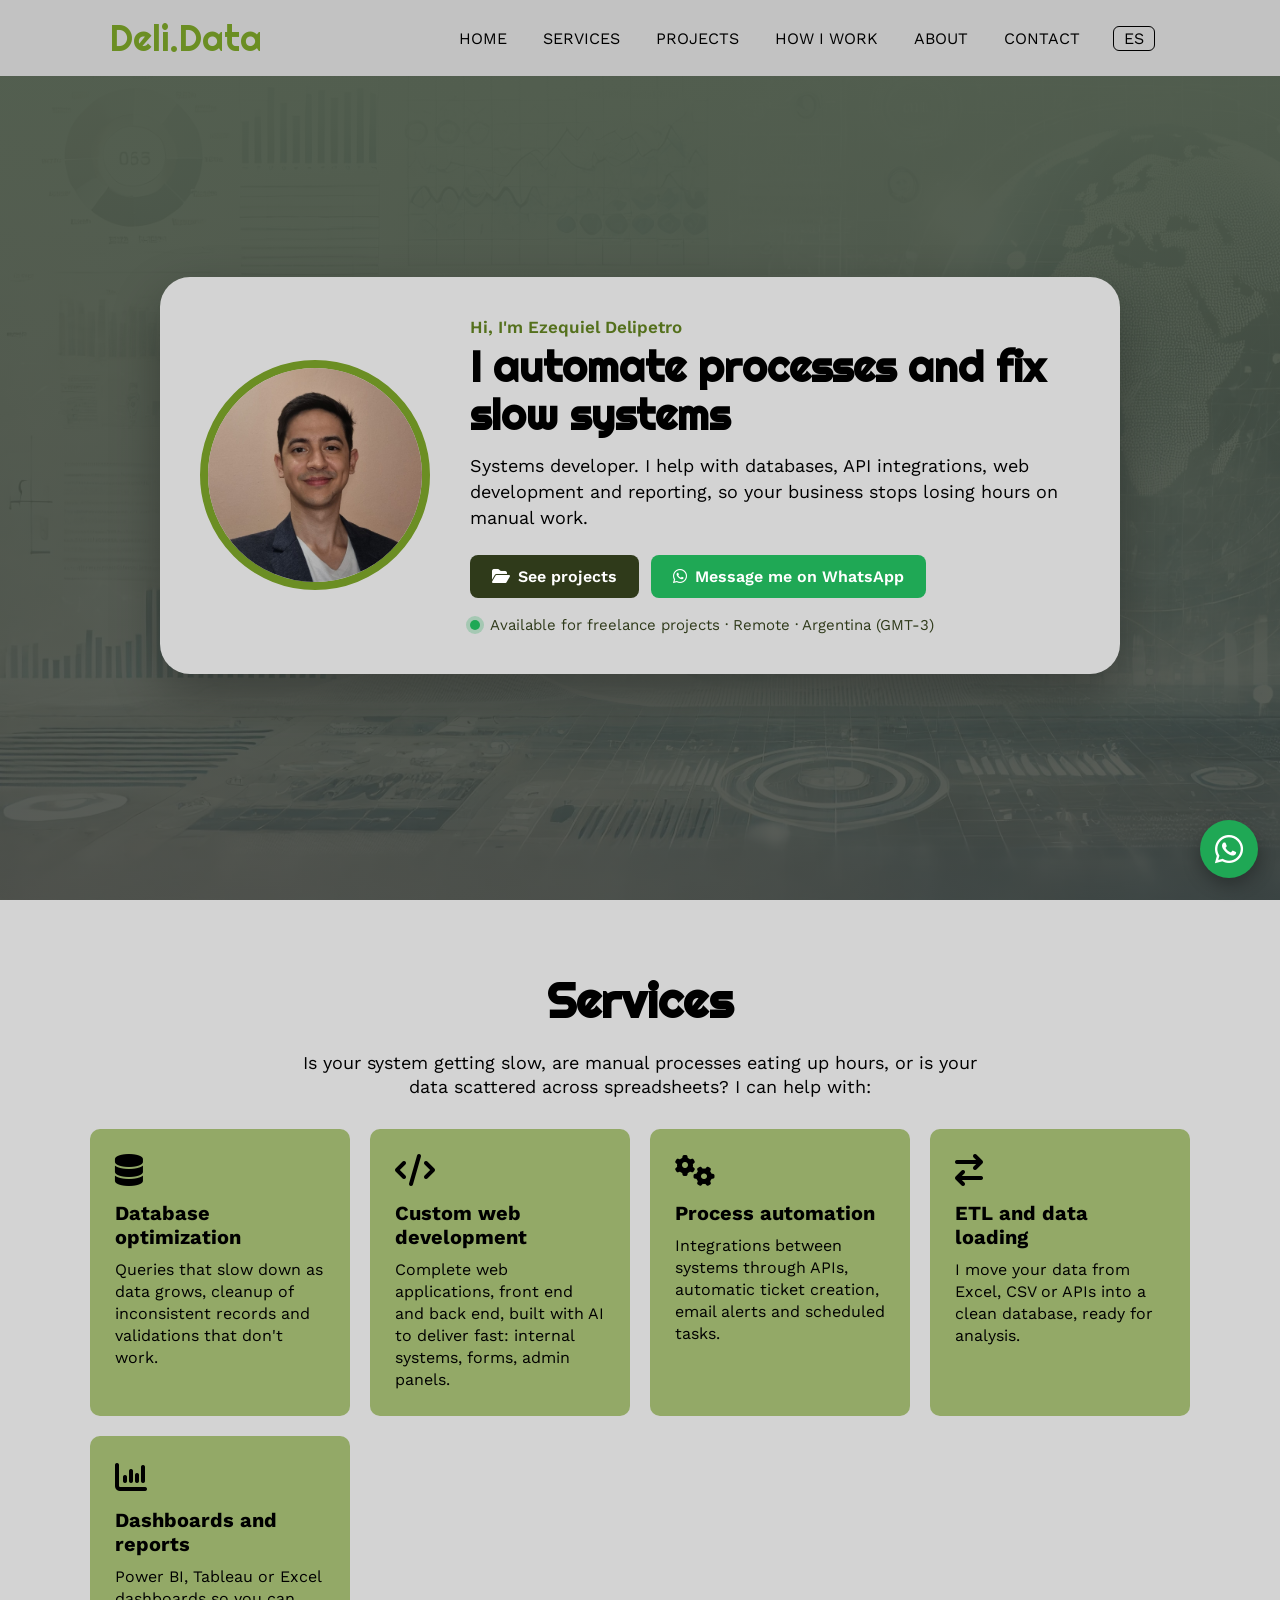
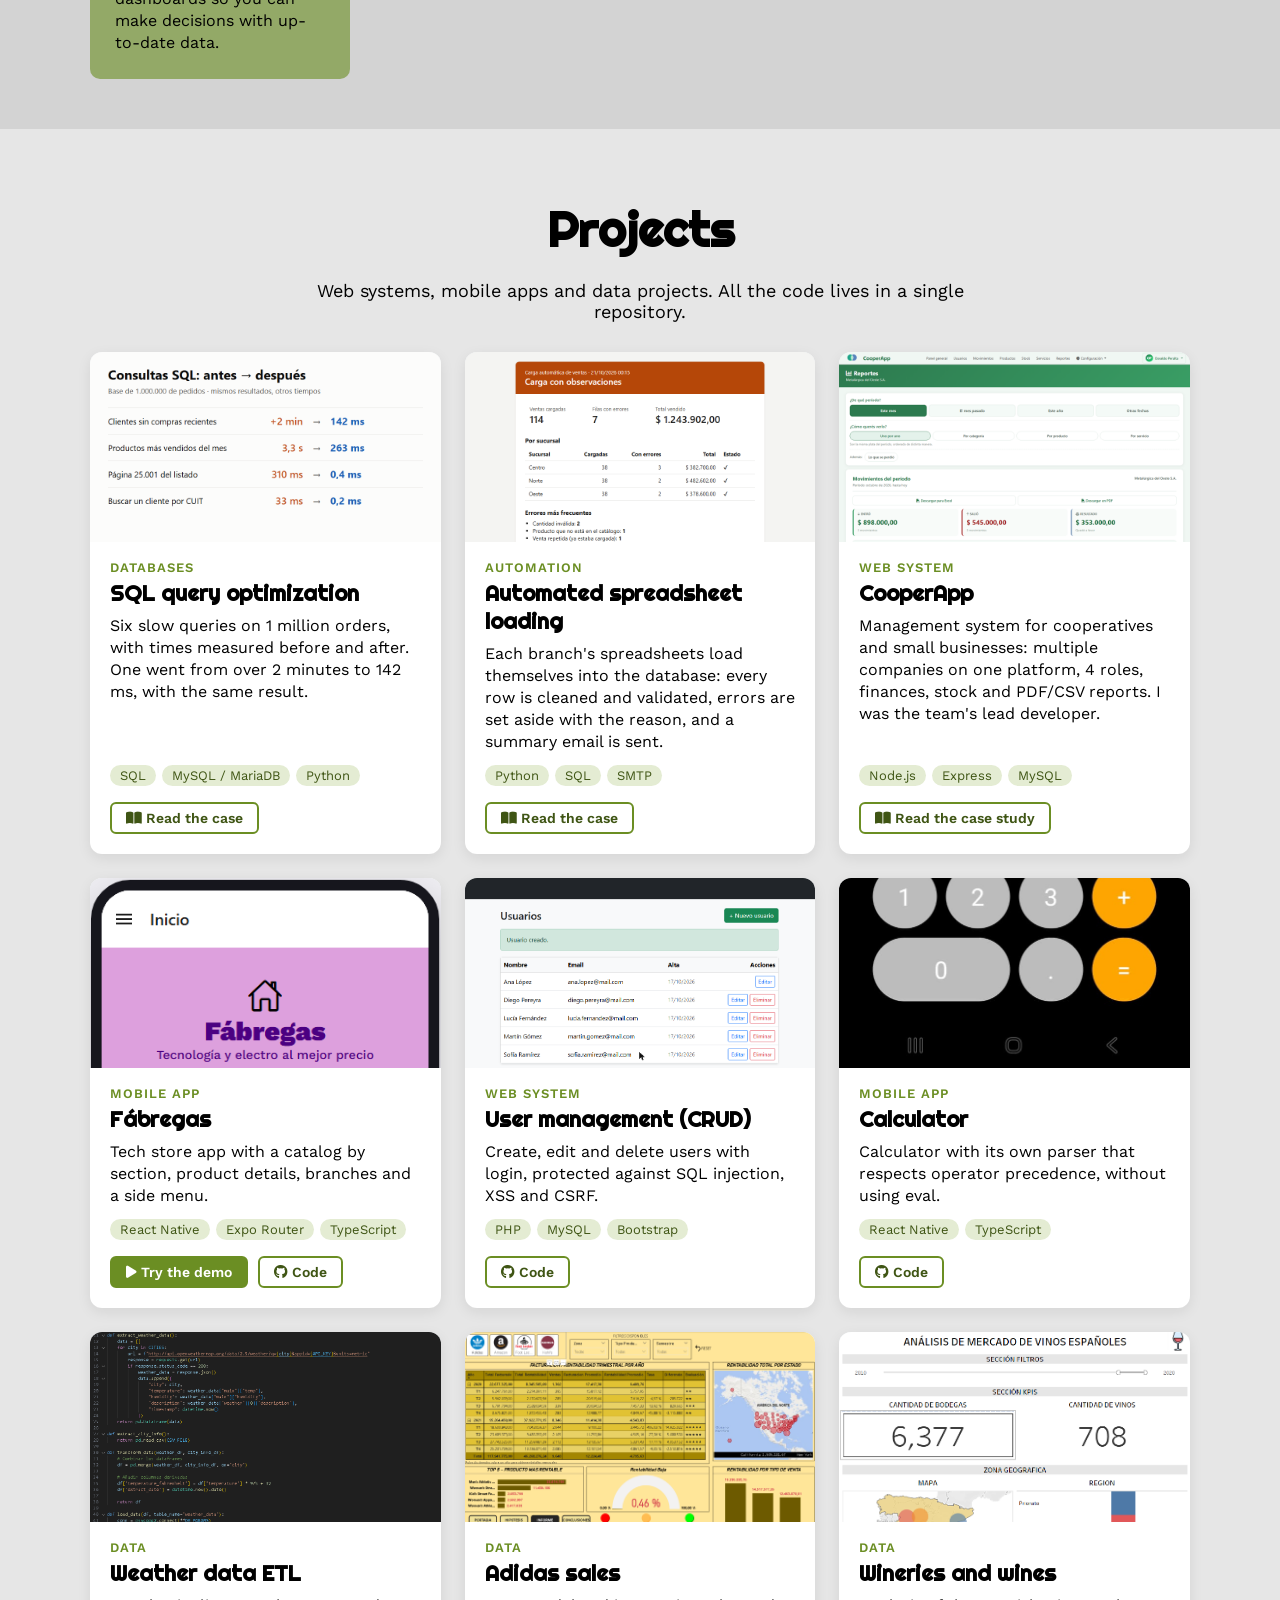
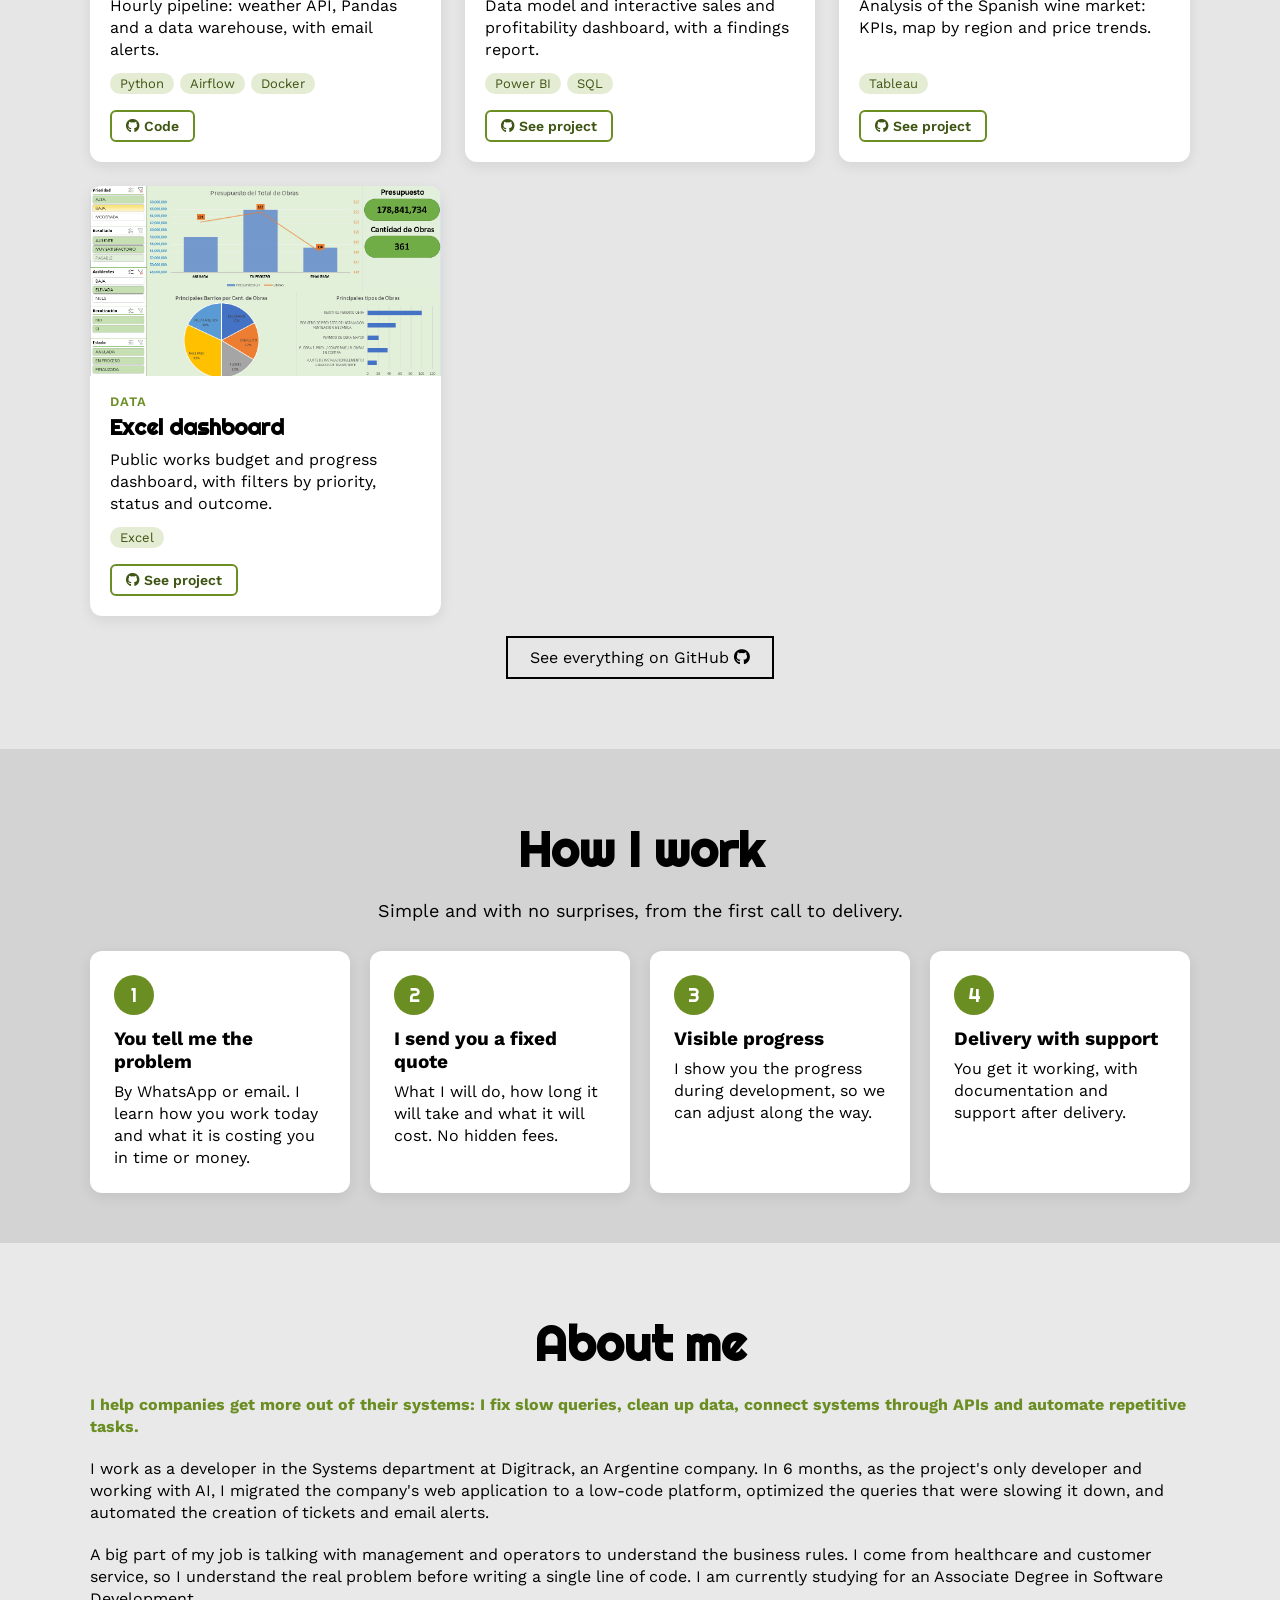
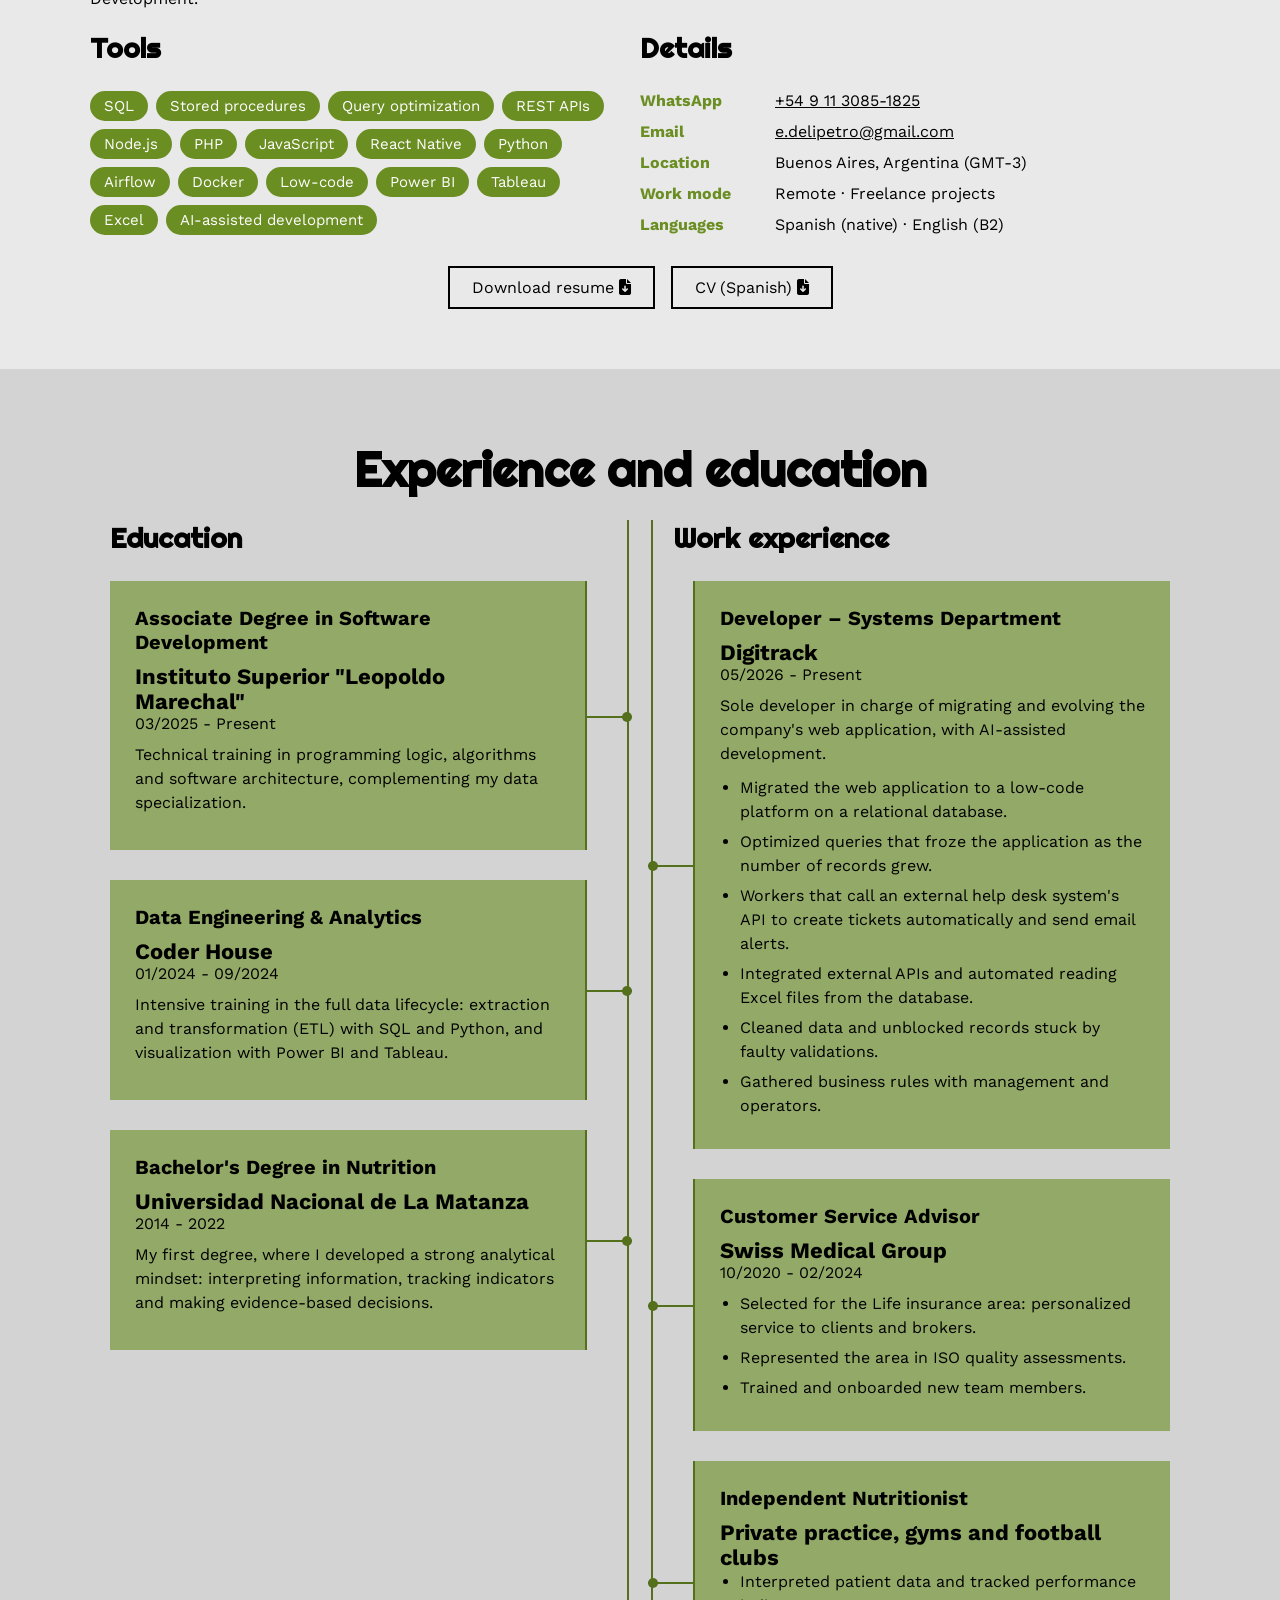
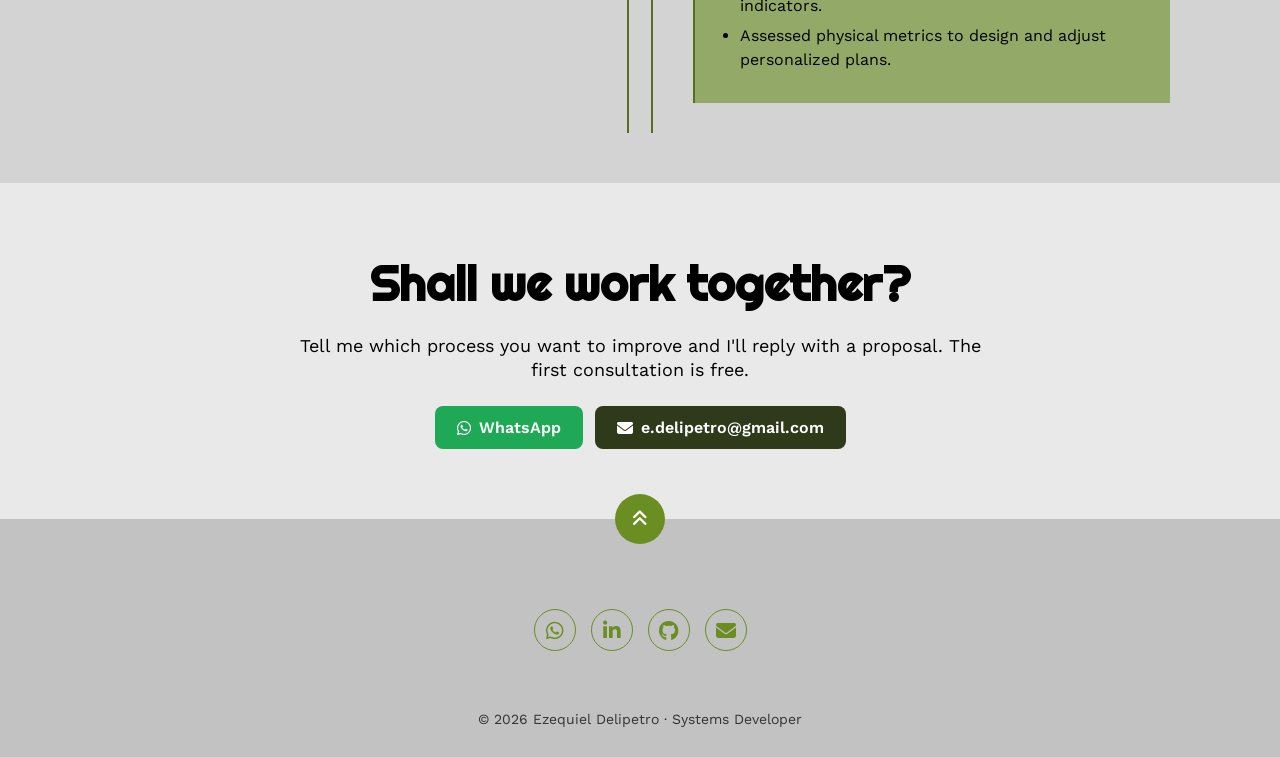
==== en.html @ ef4a200b "Versión en inglés de la web con selector ES/EN Co-Authored-By: Claude Opus 5.5 <noreply@anthropic.co" ====
<!DOCTYPE html>
<html lang="en">
<head>
    <meta charset="UTF-8">
    <meta http-equiv="X-UA-Compatible" content="IE=edge">
    <meta name="viewport" content="width=device-width, initial-scale=1.0">
    <title>Ezequiel Delipetro | Systems & Data Developer</title>
    <meta name="description" content="I automate processes and fix slow systems: databases, API integrations, web development and dashboards. Available for freelance projects, working remotely from Argentina.">
    <link rel="alternate" hreflang="es" href="https://ezedeli.github.io/Proyectos/">
    <link rel="alternate" hreflang="en" href="https://ezedeli.github.io/Proyectos/en.html">
    <!-- Preview when the link is shared on WhatsApp, LinkedIn, etc. -->
    <meta property="og:type" content="website">
    <meta property="og:url" content="https://ezedeli.github.io/Proyectos/en.html">
    <meta property="og:title" content="Ezequiel Delipetro | Systems & Data Developer">
    <meta property="og:description" content="I automate processes and fix slow systems: databases, APIs, web development and dashboards. Available for freelance projects.">
    <meta property="og:image" content="https://ezedeli.github.io/Proyectos/fotos/compartir.png">
    <meta property="og:image:width" content="1200">
    <meta property="og:image:height" content="630">
    <meta property="og:locale" content="en_US">
    <meta name="twitter:card" content="summary_large_image">
    <link rel="icon" href="fotos/Perfil.jpg">
    <link rel="stylesheet" href="https://cdnjs.cloudflare.com/ajax/libs/font-awesome/6.1.2/css/all.min.css" integrity="sha512-1sCRPdkRXhBV2PBLUdRb4tMg1w2YPf37qatUFeS7zlBy7jJI8Lf4VHwWfZZfpXtYSLy85pkm9GaYVYMfw5BC1A==" crossorigin="anonymous" referrerpolicy="no-referrer" />
    <link rel="stylesheet" href="estilo.css">
</head>
<body>
    <!-- HEADER MENU -->
    <div class="contenedor-header">
        <header>
            <div class="logo">
                <a href="#">Deli.Data</a>
            </div>
            <nav id="nav">
                <ul>
                    <li><a href="#inicio" onclick="seleccionar()">HOME</a></li>
                    <li><a href="#servicios" onclick="seleccionar()">SERVICES</a></li>
                    <li><a href="#portfolio" onclick="seleccionar()">PROJECTS</a></li>
                    <li><a href="#como-trabajo" onclick="seleccionar()">HOW I WORK</a></li>
                    <li><a href="#sobremi" onclick="seleccionar()">ABOUT</a></li>
                    <li><a href="#contacto" onclick="seleccionar()">CONTACT</a></li>
                    <li><a href="index.html" class="idioma" lang="es" title="Ver en español">ES</a></li>
                </ul>
            </nav>
            <div class="nav-responsive" onclick="mostrarOcultarMenu()">
                <i class="fa-solid fa-bars"></i>
            </div>
        </header>
    </div>

    <!-- HOME -->
    <section id="inicio" class="inicio">
        <div class="contenido-banner">
            <div class="contenedor-img">
                <img src="fotos/Perfil.jpg" alt="Photo of Ezequiel Delipetro">
            </div>
            <div class="texto-banner">
                <p class="saludo">Hi, I'm Ezequiel Delipetro</p>
                <h1>I automate processes and fix slow systems</h1>
                <p class="bajada">Systems developer. I help with databases, API integrations, web development and reporting, so your business stops losing hours on manual work.</p>
                <div class="botones-banner">
                    <a class="boton-principal" href="#portfolio"><i class="fa-solid fa-folder-open"></i> See projects</a>
                    <a class="boton-whatsapp" href="https://wa.me/5491130851825?text=Hi%20Ezequiel%2C%20I%20saw%20your%20website%20and%20I%27d%20like%20to%20ask%20about%20a%20project" target="_blank" rel="noopener"><i class="fa-brands fa-whatsapp"></i> Message me on WhatsApp</a>
                </div>
                <p class="disponible"><span class="punto"></span> Available for freelance projects · Remote · Argentina (GMT-3)</p>
            </div>
        </div>
    </section>

    <!-- SERVICES -->
    <section id="servicios" class="servicios">
        <div class="contenido-seccion">
            <h2>Services</h2>
            <p class="intro">Is your system getting slow, are manual processes eating up hours, or is your data scattered across spreadsheets? I can help with:</p>
            <div class="galeria-servicios">
                <div class="servicio">
                    <i class="fa-solid fa-database"></i>
                    <h3>Database optimization</h3>
                    <p>Queries that slow down as data grows, cleanup of inconsistent records and validations that don't work.</p>
                </div>
                <div class="servicio">
                    <i class="fa-solid fa-code"></i>
                    <h3>Custom web development</h3>
                    <p>Complete web applications, front end and back end, built with AI to deliver fast: internal systems, forms, admin panels.</p>
                </div>
                <div class="servicio">
                    <i class="fa-solid fa-gears"></i>
                    <h3>Process automation</h3>
                    <p>Integrations between systems through APIs, automatic ticket creation, email alerts and scheduled tasks.</p>
                </div>
                <div class="servicio">
                    <i class="fa-solid fa-arrow-right-arrow-left"></i>
                    <h3>ETL and data loading</h3>
                    <p>I move your data from Excel, CSV or APIs into a clean database, ready for analysis.</p>
                </div>
                <div class="servicio">
                    <i class="fa-solid fa-chart-column"></i>
                    <h3>Dashboards and reports</h3>
                    <p>Power BI, Tableau or Excel dashboards so you can make decisions with up-to-date data.</p>
                </div>
            </div>
        </div>
    </section>

    <!-- PROJECTS -->
    <section id="portfolio" class="portfolio">
        <div class="contenido-seccion">
            <h2>Projects</h2>
            <p class="intro-portfolio">Web systems, mobile apps and data projects. All the code lives in a single repository.</p>
            <div class="grilla-proyectos">
                <article class="tarjeta-proyecto">
                    <div class="imagen-proyecto"><img src="fotos/proyectos/optimizacion-sql.png" alt="SQL query optimization: times before and after" loading="lazy"></div>
                    <div class="cuerpo-proyecto">
                        <span class="categoria">Databases</span>
                        <h3>SQL query optimization</h3>
                        <p>Six slow queries on 1 million orders, with times measured before and after. One went from over 2 minutes to 142 ms, with the same result.</p>
                        <ul class="tecnologias"><li>SQL</li><li>MySQL / MariaDB</li><li>Python</li></ul>
                        <div class="acciones"><a class="btn-proyecto" href="https://github.com/EzeDeli/portfolio/blob/main/datos/optimizacion-sql/README.en.md" target="_blank" rel="noopener"><i class="fa-solid fa-book-open"></i> Read the case</a></div>
                    </div>
                </article>
                <article class="tarjeta-proyecto">
                    <div class="imagen-proyecto"><img src="fotos/proyectos/carga-excel.png" alt="Summary email of the automated load" loading="lazy"></div>
                    <div class="cuerpo-proyecto">
                        <span class="categoria">Automation</span>
                        <h3>Automated spreadsheet loading</h3>
                        <p>Each branch's spreadsheets load themselves into the database: every row is cleaned and validated, errors are set aside with the reason, and a summary email is sent.</p>
                        <ul class="tecnologias"><li>Python</li><li>SQL</li><li>SMTP</li></ul>
                        <div class="acciones"><a class="btn-proyecto" href="https://github.com/EzeDeli/portfolio/blob/main/automatizacion/carga-excel/README.en.md" target="_blank" rel="noopener"><i class="fa-solid fa-book-open"></i> Read the case</a></div>
                    </div>
                </article>
                <article class="tarjeta-proyecto">
                    <div class="imagen-proyecto"><img src="fotos/proyectos/cooperapp.png" alt="CooperApp" loading="lazy"></div>
                    <div class="cuerpo-proyecto">
                        <span class="categoria">Web system</span>
                        <h3>CooperApp</h3>
                        <p>Management system for cooperatives and small businesses: multiple companies on one platform, 4 roles, finances, stock and PDF/CSV reports. I was the team's lead developer.</p>
                        <ul class="tecnologias"><li>Node.js</li><li>Express</li><li>MySQL</li></ul>
                        <div class="acciones"><a class="btn-proyecto" href="https://github.com/EzeDeli/portfolio/blob/main/cooperapp/README.en.md" target="_blank" rel="noopener"><i class="fa-solid fa-book-open"></i> Read the case study</a></div>
                    </div>
                </article>
                <article class="tarjeta-proyecto">
                    <div class="imagen-proyecto"><img src="fotos/proyectos/fabregas.png" alt="Fábregas" loading="lazy"></div>
                    <div class="cuerpo-proyecto">
                        <span class="categoria">Mobile app</span>
                        <h3>Fábregas</h3>
                        <p>Tech store app with a catalog by section, product details, branches and a side menu.</p>
                        <ul class="tecnologias"><li>React Native</li><li>Expo Router</li><li>TypeScript</li></ul>
                        <div class="acciones"><a class="btn-proyecto principal" href="demo/fabregas/"><i class="fa-solid fa-play"></i> Try the demo</a><a class="btn-proyecto" href="https://github.com/EzeDeli/portfolio/tree/main/mobile/fabregas" target="_blank" rel="noopener"><i class="fa-brands fa-github"></i> Code</a></div>
                    </div>
                </article>
                <article class="tarjeta-proyecto">
                    <div class="imagen-proyecto"><img src="fotos/proyectos/abm-php.png" alt="User management" loading="lazy"></div>
                    <div class="cuerpo-proyecto">
                        <span class="categoria">Web system</span>
                        <h3>User management (CRUD)</h3>
                        <p>Create, edit and delete users with login, protected against SQL injection, XSS and CSRF.</p>
                        <ul class="tecnologias"><li>PHP</li><li>MySQL</li><li>Bootstrap</li></ul>
                        <div class="acciones"><a class="btn-proyecto" href="https://github.com/EzeDeli/portfolio/tree/main/web/abm-usuarios-php" target="_blank" rel="noopener"><i class="fa-brands fa-github"></i> Code</a></div>
                    </div>
                </article>
                <article class="tarjeta-proyecto">
                    <div class="imagen-proyecto"><img src="fotos/proyectos/calculadora.jpeg" alt="Calculator" loading="lazy" style="object-position: bottom;"></div>
                    <div class="cuerpo-proyecto">
                        <span class="categoria">Mobile app</span>
                        <h3>Calculator</h3>
                        <p>Calculator with its own parser that respects operator precedence, without using eval.</p>
                        <ul class="tecnologias"><li>React Native</li><li>TypeScript</li></ul>
                        <div class="acciones"><a class="btn-proyecto" href="https://github.com/EzeDeli/portfolio/tree/main/mobile/calculadora" target="_blank" rel="noopener"><i class="fa-brands fa-github"></i> Code</a></div>
                    </div>
                </article>
                <article class="tarjeta-proyecto">
                    <div class="imagen-proyecto"><img src="fotos/proyectos/etl.png" alt="Weather data ETL" loading="lazy"></div>
                    <div class="cuerpo-proyecto">
                        <span class="categoria">Data</span>
                        <h3>Weather data ETL</h3>
                        <p>Hourly pipeline: weather API, Pandas and a data warehouse, with email alerts.</p>
                        <ul class="tecnologias"><li>Python</li><li>Airflow</li><li>Docker</li></ul>
                        <div class="acciones"><a class="btn-proyecto" href="https://github.com/EzeDeli/portfolio/tree/main/datos/etl-clima" target="_blank" rel="noopener"><i class="fa-brands fa-github"></i> Code</a></div>
                    </div>
                </article>
                <article class="tarjeta-proyecto">
                    <div class="imagen-proyecto"><img src="fotos/proyectos/powerbi.png" alt="Adidas sales" loading="lazy"></div>
                    <div class="cuerpo-proyecto">
                        <span class="categoria">Data</span>
                        <h3>Adidas sales</h3>
                        <p>Data model and interactive sales and profitability dashboard, with a findings report.</p>
                        <ul class="tecnologias"><li>Power BI</li><li>SQL</li></ul>
                        <div class="acciones"><a class="btn-proyecto" href="https://github.com/EzeDeli/portfolio/tree/main/datos/powerbi-adidas" target="_blank" rel="noopener"><i class="fa-brands fa-github"></i> See project</a></div>
                    </div>
                </article>
                <article class="tarjeta-proyecto">
                    <div class="imagen-proyecto"><img src="fotos/proyectos/tableau.png" alt="Wineries and wines" loading="lazy"></div>
                    <div class="cuerpo-proyecto">
                        <span class="categoria">Data</span>
                        <h3>Wineries and wines</h3>
                        <p>Analysis of the Spanish wine market: KPIs, map by region and price trends.</p>
                        <ul class="tecnologias"><li>Tableau</li></ul>
                        <div class="acciones"><a class="btn-proyecto" href="https://github.com/EzeDeli/portfolio/tree/main/datos/tableau-vinos" target="_blank" rel="noopener"><i class="fa-brands fa-github"></i> See project</a></div>
                    </div>
                </article>
                <article class="tarjeta-proyecto">
                    <div class="imagen-proyecto"><img src="fotos/proyectos/excel.png" alt="Excel dashboard" loading="lazy"></div>
                    <div class="cuerpo-proyecto">
                        <span class="categoria">Data</span>
                        <h3>Excel dashboard</h3>
                        <p>Public works budget and progress dashboard, with filters by priority, status and outcome.</p>
                        <ul class="tecnologias"><li>Excel</li></ul>
                        <div class="acciones"><a class="btn-proyecto" href="https://github.com/EzeDeli/portfolio/tree/main/datos/excel-dashboard" target="_blank" rel="noopener"><i class="fa-brands fa-github"></i> See project</a></div>
                    </div>
                </article>
            </div>
            <a href="https://github.com/EzeDeli/portfolio/blob/main/README.en.md" target="_blank" rel="noopener" style="text-decoration: none;">
                <button>
                    See everything on GitHub <i class="fa-brands fa-github"></i>
                    <span class="overlay"></span>
                </button>
            </a>
        </div>
    </section>

    <!-- HOW I WORK -->
    <section id="como-trabajo" class="como-trabajo">
        <div class="contenido-seccion">
            <h2>How I work</h2>
            <p class="intro">Simple and with no surprises, from the first call to delivery.</p>
            <div class="pasos">
                <div class="paso">
                    <span class="numero">1</span>
                    <h3>You tell me the problem</h3>
                    <p>By WhatsApp or email. I learn how you work today and what it is costing you in time or money.</p>
                </div>
                <div class="paso">
                    <span class="numero">2</span>
                    <h3>I send you a fixed quote</h3>
                    <p>What I will do, how long it will take and what it will cost. No hidden fees.</p>
                </div>
                <div class="paso">
                    <span class="numero">3</span>
                    <h3>Visible progress</h3>
                    <p>I show you the progress during development, so we can adjust along the way.</p>
                </div>
                <div class="paso">
                    <span class="numero">4</span>
                    <h3>Delivery with support</h3>
                    <p>You get it working, with documentation and support after delivery.</p>
                </div>
            </div>
        </div>
    </section>

    <!-- ABOUT -->
    <section id="sobremi" class="sobremi">
        <div class="contenido-seccion">
            <h2>About me</h2>
            <p><span>I help companies get more out of their systems: I fix slow queries, clean up data, connect systems through APIs and automate repetitive tasks.</span></p>
            <p>I work as a developer in the Systems department at Digitrack, an Argentine company. In 6 months, as the project's only developer and working with AI, I migrated the company's web application to a low-code platform, optimized the queries that were slowing it down, and automated the creation of tickets and email alerts.</p>
            <p>A big part of my job is talking with management and operators to understand the business rules. I come from healthcare and customer service, so I understand the real problem before writing a single line of code. I am currently studying for an Associate Degree in Software Development.</p>

            <div class="fila">
                <div class="col">
                    <h3>Tools</h3>
                    <ul class="etiquetas">
                        <li>SQL</li><li>Stored procedures</li><li>Query optimization</li>
                        <li>REST APIs</li><li>Node.js</li><li>PHP</li><li>JavaScript</li><li>React Native</li>
                        <li>Python</li><li>Airflow</li><li>Docker</li><li>Low-code</li>
                        <li>Power BI</li><li>Tableau</li><li>Excel</li><li>AI-assisted development</li>
                    </ul>
                </div>
                <div class="col">
                    <h3>Details</h3>
                    <ul class="datos">
                        <li><strong>WhatsApp</strong> <a href="https://wa.me/5491130851825?text=Hi%20Ezequiel%2C%20I%20saw%20your%20website%20and%20I%27d%20like%20to%20ask%20about%20a%20project" target="_blank" rel="noopener">+54 9 11 3085-1825</a></li>
                        <li><strong>Email</strong> <a href="mailto:e.delipetro@gmail.com">e.delipetro@gmail.com</a></li>
                        <li><strong>Location</strong> Buenos Aires, Argentina (GMT-3)</li>
                        <li><strong>Work mode</strong> Remote · Freelance projects</li>
                        <li><strong>Languages</strong> Spanish (native) · English (B2)</li>
                    </ul>
                </div>
            </div>
            <div class="botones-cv">
                <a href="cv/Resume-Ezequiel-Delipetro-EN.pdf" download><button>Download resume <i class="fa-solid fa-file-arrow-down"></i><span class="overlay"></span></button></a>
                <a href="cv/CV-Ezequiel-Delipetro.pdf" download><button>CV (Spanish) <i class="fa-solid fa-file-arrow-down"></i><span class="overlay"></span></button></a>
            </div>
        </div>
    </section>

    <!-- EXPERIENCE AND EDUCATION -->
    <section id="curriculum" class="curriculum">
        <div class="contenido-seccion">
            <h2>Experience and education</h2>
            <div class="fila">
                <div class="col izquierda">
                    <h3>Education</h3>
                    <div class="item izq">
                        <h4>Associate Degree in Software Development</h4>
                        <span class="casa">Instituto Superior "Leopoldo Marechal"</span>
                        <span class="fecha">03/2025 - Present</span>
                        <p>Technical training in programming logic, algorithms and software architecture, complementing my data specialization.</p>
                        <div class="conectori">
                            <div class="circuloi"></div>
                        </div>
                    </div>
                    <div class="item izq">
                        <h4>Data Engineering & Analytics</h4>
                        <span class="casa">Coder House</span>
                        <span class="fecha">01/2024 - 09/2024</span>
                        <p>Intensive training in the full data lifecycle: extraction and transformation (ETL) with SQL and Python, and visualization with Power BI and Tableau.</p>
                        <div class="conectori">
                            <div class="circuloi"></div>
                        </div>
                    </div>
                    <div class="item izq">
                        <h4>Bachelor's Degree in Nutrition</h4>
                        <span class="casa">Universidad Nacional de La Matanza</span>
                        <span class="fecha">2014 - 2022</span>
                        <p>My first degree, where I developed a strong analytical mindset: interpreting information, tracking indicators and making evidence-based decisions.</p>
                        <div class="conectori">
                            <div class="circuloi"></div>
                        </div>
                    </div>
                </div>

                <div class="col derecha">
                    <h3>Work experience</h3>
                    <div class="item der">
                        <h4>Developer – Systems Department</h4>
                        <span class="casa">Digitrack</span>
                        <span class="fecha">05/2026 - Present</span>
                        <p>Sole developer in charge of migrating and evolving the company's web application, with AI-assisted development.</p>
                        <ul>
                            <li>Migrated the web application to a low-code platform on a relational database.</li>
                            <li>Optimized queries that froze the application as the number of records grew.</li>
                            <li>Workers that call an external help desk system's API to create tickets automatically and send email alerts.</li>
                            <li>Integrated external APIs and automated reading Excel files from the database.</li>
                            <li>Cleaned data and unblocked records stuck by faulty validations.</li>
                            <li>Gathered business rules with management and operators.</li>
                        </ul>
                        <div class="conectord">
                            <div class="circulod"></div>
                        </div>
                    </div>
                    <div class="item der">
                        <h4>Customer Service Advisor</h4>
                        <span class="casa">Swiss Medical Group</span>
                        <span class="fecha">10/2020 - 02/2024</span>
                        <ul>
                            <li>Selected for the Life insurance area: personalized service to clients and brokers.</li>
                            <li>Represented the area in ISO quality assessments.</li>
                            <li>Trained and onboarded new team members.</li>
                        </ul>
                        <div class="conectord">
                            <div class="circulod"></div>
                        </div>
                    </div>
                    <div class="item der">
                        <h4>Independent Nutritionist</h4>
                        <span class="casa">Private practice, gyms and football clubs</span>
                        <ul>
                            <li>Interpreted patient data and tracked performance indicators.</li>
                            <li>Assessed physical metrics to design and adjust personalized plans.</li>
                        </ul>
                        <div class="conectord">
                            <div class="circulod"></div>
                        </div>
                    </div>
                </div>
            </div>
        </div>
    </section>

    <!-- CONTACT -->
    <section id="contacto" class="contacto-simple">
        <div class="contenido-seccion">
            <h2>Shall we work together?</h2>
            <p>Tell me which process you want to improve and I'll reply with a proposal. The first consultation is free.</p>
            <div class="botones-contacto">
                <a class="boton-whatsapp" href="https://wa.me/5491130851825?text=Hi%20Ezequiel%2C%20I%20saw%20your%20website%20and%20I%27d%20like%20to%20ask%20about%20a%20project" target="_blank" rel="noopener"><i class="fa-brands fa-whatsapp"></i> WhatsApp</a>
                <a class="boton-principal" href="mailto:e.delipetro@gmail.com?subject=Project%20inquiry"><i class="fa-solid fa-envelope"></i> e.delipetro@gmail.com</a>
            </div>
        </div>
    </section>

    <!-- footer -->
    <footer>
        <a href="#inicio" class="arriba" aria-label="Back to top">
            <i class="fa-solid fa-angles-up"></i>
        </a>
        <div class="redes">
            <a href="https://wa.me/5491130851825?text=Hi%20Ezequiel%2C%20I%20saw%20your%20website%20and%20I%27d%20like%20to%20ask%20about%20a%20project" target="_blank" rel="noopener" aria-label="WhatsApp"><i class="fa-brands fa-whatsapp"></i></a>
            <a href="https://www.linkedin.com/in/ezedelipetro/" aria-label="LinkedIn"><i class="fa-brands fa-linkedin-in"></i></a>
            <a href="https://github.com/EzeDeli/portfolio/blob/main/README.en.md" aria-label="GitHub"><i class="fa-brands fa-github"></i></a>
            <a href="mailto:e.delipetro@gmail.com" aria-label="Email"><i class="fa-solid fa-envelope"></i></a>
        </div>
        <p class="pie-texto">© 2026 Ezequiel Delipetro · Systems Developer</p>
    </footer>

    <!-- Floating WhatsApp button, always visible -->
    <a class="whatsapp-flotante" href="https://wa.me/5491130851825?text=Hi%20Ezequiel%2C%20I%20saw%20your%20website%20and%20I%27d%20like%20to%20ask%20about%20a%20project" target="_blank" rel="noopener" aria-label="Message me on WhatsApp">
        <i class="fa-brands fa-whatsapp"></i>
    </a>

    <script src="script.js"></script>
</body>
</html>
---- estilo.css ----
@import url('https://fonts.googleapis.com/css2?family=Righteous&family=Work+Sans:wght@100;300;400;600;800&display=swap');
*{
    box-sizing: border-box;
    font-family: 'Work Sans';
    margin: 0;
    padding: 0;
}
html{
    /* me permite deslizar cuando hago clic en los links del menu */
    scroll-behavior: smooth;
}
/* MENU */
.contenedor-header{
    background: #c2c2c2;
    position: fixed;
    width: 100%;
    top: 0;
    left: 0;
    z-index: 99;
}
.contenedor-header header{
    max-width: 1100px;
    margin: auto;
    display: flex;
    justify-content: space-between;
    align-items: center;
    padding: 15px 20px;
}
.contenedor-header header .logo a{
    font-family: 'Righteous';
    font-size: 36px;
    color: #6B8E23;
    text-decoration: none;
}
.contenedor-header header ul{
    display: flex;
    list-style: none;
}
.contenedor-header header nav ul li a{
    text-align: none;
    color: #000000;
    margin: 0 15px;
    padding: 3px;
    transition: .5s;
    text-decoration: none;
}
.contenedor-header header nav ul li a:hover{
    color: #000000;
}
.nav-responsive{
    background-color: #D3D3D3;
    color:#000000;
    padding: 5px 10px;
    border-radius: 5px;
    cursor: pointer;
    display: none;
}
/* SECCION I N I C I O */
.inicio{
    background: linear-gradient(to top, rgba(48, 51, 46, 0.8), rgb(82, 95, 79)),
    url(fotos/Fondo.webp);
    background-size: cover;
    min-height: 100vh;
    color: #000000;
    display: flex;
    align-items: center;
    padding: 110px 20px 60px 20px;
}
.inicio .contenido-banner{
    display: flex;
    align-items: center;
    gap: 40px;
    padding: 40px;
    background-color: #D3D3D3;
    max-width: 960px;
    margin: auto;
    border-radius: 30px;
    box-shadow: 0 20px 50px rgba(0, 0, 0, .3);
}
.inicio .contenedor-img{
    flex-shrink: 0;
}
.inicio .contenido-banner img{
    border: 8px solid #6B8E23;
    display: block;
    width: 230px;
    height: 230px;
    object-fit: cover;
    border-radius: 100%;
}
.inicio .saludo{
    color: #54701c;
    font-weight: 600;
    font-size: 17px;
    margin-bottom: 6px;
}
.inicio .contenido-banner h1{
    font-size: 42px;
    line-height: 48px;
    font-family: 'Righteous';
    margin-bottom: 14px;
}
.inicio .bajada{
    font-size: 18px;
    line-height: 26px;
    margin-bottom: 24px;
}
.botones-banner, .botones-contacto{
    display: flex;
    flex-wrap: wrap;
    gap: 12px;
}
.boton-principal, .boton-whatsapp{
    display: inline-flex;
    align-items: center;
    gap: 8px;
    padding: 12px 22px;
    border-radius: 8px;
    font-size: 16px;
    font-weight: 600;
    text-decoration: none;
    transition: .3s;
}
.boton-principal{
    background-color: #2f3a1a;
    color: #ffffff;
}
.boton-principal:hover{
    background-color: #6B8E23;
}
.boton-whatsapp{
    background-color: #1fa855;
    color: #ffffff;
}
.boton-whatsapp:hover{
    background-color: #178a45;
}
.inicio .disponible{
    margin-top: 18px;
    font-size: 15px;
    color: #2f3a1a;
}
.inicio .disponible .punto{
    display: inline-block;
    width: 10px;
    height: 10px;
    border-radius: 50%;
    background-color: #1fa855;
    margin-right: 6px;
    box-shadow: 0 0 0 4px rgba(31, 168, 85, .25);
}
.sobremi{
    background-color: #D3D3D3;
    color: #000000;
    padding: 50px 20px;
}
.sobremi .contenido-seccion{
    max-width: 1100px;
    margin: auto;
}
.sobremi h2{
    font-size: 48px;
    font-family: 'Righteous';
    text-align: center;
    padding: 20px 0;

}
.sobremi .contenido-seccion p{
    font: 18px;
    line-height: 22px;
    margin-bottom: 20px;
}
.sobremi .contenido-seccion p span{
    color: #6B8E23;
    font-weight: bold;
}
.sobremi .fila{
    display: flex;
}
.sobremi .fila .col
{
    width: 50%;
}
.sobremi .fila .col h3{
    font-size: 28px;
    font-family: 'Righteous';
    margin-bottom: 25px;
}
.sobremi .fila .col ul{
    list-style: none;
}
.sobremi .fila .col ul li{
    margin: 12px 0;
}
.sobremi .fila .col ul li a{
    color: #000000;
}
.sobremi .fila .col ul li strong{
    display: inline-block;
    color: #6B8E23;
    width: 130px;
}
.sobremi .fila .col ul li span{
    background-color: #6B8E23;
    padding: 3px;
    font-weight: bold;
    border-radius: 5px;
}
.sobremi button, .portfolio button, .contacto-simple button{
    cursor: pointer;
    background-color: transparent;
    border: 2px solid #000000;
    width: fit-content;
    display: block;
    margin: 20px auto;
    padding: 10px 22px;
    font-size: 16px;
    color: #000000;
    position: relative;
    z-index: 10;
}
.sobremi button .overlay, .portfolio button .overlay, .contacto-simple button .overlay{
    position: absolute;
    top: 0;
    left: 0;
    width: 0;
    height: 100%;
    background-color: #6B8E23;
    z-index: -1;
    transition: 1s;
}
.sobremi button:hover .overlay, .portfolio button:hover .overlay, .contacto-simple button:hover .overlay{
    width: 100%;
}
/* SECCION S K I L L S */
.skills{
    background-color: #d3d3d38f;
    color: #000000;
    padding: 50px 20px;
}
.skills .contenido-seccion{
    max-width: 1100px;
    margin: auto;
}
.skills h2{
    font-size: 48px;
    font-family: 'Righteous';
    text-align: center;
    padding: 20px 0;

}
.skills .fila{
    display: flex;
}
.skills .fila .col{
    width: 50%;
    padding: 0 20px;
}
.skills .fila .col h3{
    font-size: 28px;
    font-family: 'Righteous';
    margin-bottom: 25px;
}
.skills .grupo-skill{
    margin-bottom: 25px;
}
.skills .grupo-skill h4{
    font-size: 18px;
    margin-bottom: 10px;
}
.skills .grupo-skill p{
    line-height: 22px;
}
.skills .etiquetas{
    list-style: none;
    display: flex;
    flex-wrap: wrap;
    gap: 10px;
}
.skills .etiquetas li{
    background-color: #6B8E23;
    color: #ffffff;
    padding: 6px 14px;
    border-radius: 20px;
    font-size: 15px;
}
/* SECCION SERVICIOS */
.servicios{
    background-color: #D3D3D3;
    color: #000000;
    padding: 50px 20px;
}
.servicios .contenido-seccion{
    max-width: 1100px;
    margin: auto;
}
.servicios h2{
    font-size: 48px;
    font-family: 'Righteous';
    text-align: center;
    padding: 20px 0;
}
.servicios .intro{
    text-align: center;
    font-size: 18px;
    line-height: 24px;
    max-width: 700px;
    margin: 0 auto 30px auto;
}
.servicios .galeria-servicios{
    display: grid;
    grid-template-columns: repeat(auto-fit, minmax(230px, 1fr));
    gap: 20px;
}
.servicios .servicio{
    background-color: #6a8e239c;
    padding: 25px;
    border-radius: 10px;
    transition: .3s;
}
.servicios .servicio:hover{
    background-color: #6B8E23;
}
.servicios .servicio i{
    font-size: 32px;
    margin-bottom: 15px;
}
.servicios .servicio h3{
    font-size: 20px;
    margin-bottom: 10px;
}
.servicios .servicio p{
    line-height: 22px;
}
/* SECCION CURRICULUM */
.curriculum{
    background-color: #D3D3D3;
    color: #000000;
    padding: 50px 20px;
}
.curriculum .contenido-seccion{
    max-width: 1100px;
    margin: auto;
}
.curriculum h2{
    font-size: 48px;
    font-family: 'Righteous';
    text-align: center;
    padding: 20px 0;

}
.curriculum .fila{
    display: flex;
    justify-content: space-between;
}
.curriculum .fila .col{
    width: 49%;
    padding: 0 20px;
}
.curriculum .fila .col h3{
    font-size: 28px;
    font-family: 'Righteous';
    margin-bottom: 25px;
}
.curriculum .fila .izquierda{
    border-right: 2px solid #54701c;
}
.curriculum .fila .derecha{
    border-left: 2px solid #54701c;
}
.curriculum .fila .item{
    padding: 25px;
    margin-bottom: 30px;
    background-color: #6a8e239c;
    position: relative;
}
.curriculum .fila .item h4{
    font-size: 20px;
    margin-bottom: 10px;
}
.curriculum .fila .item .casa{
    color: #000000;
    font-size: 22px;
    font-weight: bold;
    display: block;
}
.curriculum .fila .item .fecha{
    display: block;
    color: #000000;
    margin-bottom: 10px;
}
.curriculum .fila .item p{
    line-height: 24px;
    margin-bottom: 10px;
}
.curriculum .fila .item ul{
    padding-left: 20px;
}
.curriculum .fila .item ul li{
    line-height: 24px;
    margin-bottom: 6px;
}
.curriculum .fila .izq{
    border-right: 2px solid #54701c;
    margin-right: 20px;
}
.curriculum .fila .der{
    border-left: 2px solid #54701c;
    margin-left: 20px;
}
.curriculum .fila .item .conectori{
    height: 2px;
    background-color: #54701c;
    width: 47px;
    position: absolute;
    top: 50%;
    right: -47px;
    z-index: 5;
}
.curriculum .fila .item .conectori .circuloi{
    display: block;
    height: 10px;
    width: 10px;
    border-radius: 50%;
    background-color: #54701c;
    float: right;
    position: relative;
    bottom: 4px;
}
.curriculum .fila .item .conectord{
    height: 2px;
    background-color: #54701c;
    width: 47px;
    position: absolute;
    top: 50%;
    left: -47px;
    z-index: 5;
}
.curriculum .fila .item .conectord .circulod{
    display: block;
    height: 10px;
    width: 10px;
    border-radius: 50%;
    background-color: #54701c;
    float: left;
    position: relative;
    bottom: 4px;
}
/* SECCION PORTFOLIO */
.portfolio{
    background-color: #d3d3d38f;
    color: #000000;
    padding: 50px 20px;
}
.portfolio .contenido-seccion{
    max-width: 1100px;
    margin: auto;
}
.portfolio h2{
    font-size: 48px;
    font-family: 'Righteous';
    text-align: center;
    padding: 20px 0;
}
.portfolio .intro-portfolio{
    text-align: center;
    font-size: 18px;
    margin: 0 auto 30px auto;
    max-width: 700px;
}
.grilla-proyectos{
    display: grid;
    grid-template-columns: repeat(auto-fill, minmax(300px, 1fr));
    gap: 24px;
    margin-bottom: 20px;
}
.tarjeta-proyecto{
    background-color: #ffffff;
    border-radius: 12px;
    overflow: hidden;
    box-shadow: 0 4px 14px rgba(0, 0, 0, .08);
    display: flex;
    flex-direction: column;
    transition: transform .3s, box-shadow .3s;
}
.tarjeta-proyecto:hover{
    transform: translateY(-4px);
    box-shadow: 0 10px 24px rgba(0, 0, 0, .14);
}
.imagen-proyecto{
    height: 190px;
    background-color: #e9ecef;
    overflow: hidden;
}
.imagen-proyecto img{
    width: 100%;
    height: 100%;
    object-fit: cover;
    object-position: top;
    display: block;
}
.cuerpo-proyecto{
    padding: 18px 20px 20px 20px;
    display: flex;
    flex-direction: column;
    flex: 1;
}
.cuerpo-proyecto .categoria{
    color: #6B8E23;
    font-size: 13px;
    font-weight: 600;
    text-transform: uppercase;
    letter-spacing: 1px;
}
.cuerpo-proyecto h3{
    font-family: 'Righteous';
    font-size: 22px;
    margin: 4px 0 8px 0;
}
.cuerpo-proyecto p{
    line-height: 22px;
    margin-bottom: 12px;
    flex: 1;
}
.cuerpo-proyecto .tecnologias{
    list-style: none;
    display: flex;
    flex-wrap: wrap;
    gap: 6px;
    margin-bottom: 16px;
}
.cuerpo-proyecto .tecnologias li{
    background-color: #e4ecd3;
    color: #3f5514;
    border-radius: 20px;
    padding: 3px 10px;
    font-size: 13px;
}
.cuerpo-proyecto .acciones{
    display: flex;
    flex-wrap: wrap;
    gap: 10px;
}
.btn-proyecto{
    border: 2px solid #6B8E23;
    color: #3f5514;
    border-radius: 6px;
    padding: 6px 14px;
    font-size: 14px;
    font-weight: 600;
    text-decoration: none;
    transition: .3s;
}
.btn-proyecto:hover{
    background-color: #6B8E23;
    color: #ffffff;
}
.btn-proyecto.principal{
    background-color: #6B8E23;
    color: #ffffff;
}
.btn-proyecto.principal:hover{
    background-color: #54701c;
    border-color: #54701c;
}
/* SECCION CONTACTO */
.contacto-simple{
    background-color: #D3D3D3;
    color: #000000;
    padding: 50px 20px 70px 20px;
    text-align: center;
}
.contacto-simple .contenido-seccion{
    max-width: 700px;
    margin: auto;
}
.contacto-simple h2{
    font-size: 48px;
    font-family: 'Righteous';
    padding: 20px 0;
}
.contacto-simple p{
    font-size: 18px;
    line-height: 24px;
}
.contacto{
    background: linear-gradient(to top, rgba(48, 51, 46, 0.8), rgb(82, 95, 79)),
    url(fotos/contacto.webp);
    background-color: #D3D3D3;
    color: #000000;
    padding: 50px 0;
    background-repeat: no-repeat;
    background-position: right;
}
.contacto .contenido-seccion{
    max-width: 1100px;
    margin: auto;
}
.contacto h2{
    font-size: 48px;
    font-family: 'Righteous';
    text-align: center;
    padding: 20px 0;
}
.contacto .fila{
    display: flex;
}
.contacto .col{
    width: 50%;
    padding: 10px;
    position: relative;
}
.contacto .col input, .contacto .col textarea{
    display: block;
    width: 100%;
    padding: 18px;
    border: none;
    margin-bottom: 20px;
    background-color: #f0f0f0;
    color: #000000;
    font-size: 18px;
}
.contacto button{
    cursor: pointer;
    background-color: transparent;
    border: 2px solid #f0f0f0;
    width: fit-content;
    display: block;
    margin: 20px auto;
    padding: 10px 22px;
    font-size: 16px;
    color: #f0f0f0;
    position: relative;
    z-index: 10;
}
.contacto button .overlay{
    position: absolute;
    top: 0;
    left: 0;
    width: 0;
    height: 100%;
    background-color: #6B8E23;
    z-index: -1;
    transition: 1s;
}
.contacto button:hover .overlay{
    width: 100%;
}
.contacto .col img{
    width: 100%;
}
.contacto .col .info{
    position: absolute;
    top: 40%;
    background-color: #b0b3b6;
    padding: 20px;
    max-width: 350px;
    left: 50%;
    transform: translate(-50%, -50%);
}
.contacto .col .info ul{
    list-style: none;
}
.contacto .col .info ul li{
    margin-bottom: 20px;
}
.contacto .col .info ul li i{
    color: #6B8E23;
    display: inline-block;
    margin-right: 20px;
}
footer{
    background-color: #c2c2c2;
    color: #000000;
    padding: 50px 0 30px 0;
    text-align: center;
    position: relative;
    width: 100%;
}
footer .redes{
    margin-bottom: 20px;
}
footer .redes a{
    color: #6B8E23;
    display: inline-block;
    text-decoration: none;
    border: 1px solid #6B8E23;
    border-radius: 100%;
    width: 42px;
    height: 42px;
    line-height: 42px;
    margin: 40px 5px;
    font-size: 20px;
    transition: .3s;
}
footer .arriba{
    display: block;
    width: 50px;
    height: 50px;
    background-color: #6B8E23;
    color: #fff;
    position: absolute;
    left: 50%;
    transform: translateX(-50%);
    top: -25px;
    border-radius: 50%;
    line-height: 50px;
    font-size: 18px;
}
/* SECCION RESPONSIVE */
@media screen and (max-width:980px){
    nav{
        display: none;
    }
    .nav-responsive{
        display: block;
    }
    nav.responsive{
        display: block;
        position: absolute;
        right: 0;
        top: 75px;
        background-color: #c2c2c2;
        width: 180px;
    }
    nav.responsive ul{
        display: block !important;
    }
    nav.responsive ul li{
        border-bottom: 1px solid #6B8E23;
        padding: 10px 0;
    }
}
@media screen and (max-width:700px){
    .sobremi .fila{
        display: block;
    }
    .sobremi .fila .col{
        width: fit-content;
    }

    .skills .fila{
        display: block;
    }
    .skills .fila .col{
        width: 100%;
    }
    .servicios h2, .contacto-simple h2{
        font-size: 36px;
    }

    .curriculum .fila{
        display: block;
    }
    .curriculum .fila .col{
        width: 90%;
    }
    .curriculum .fila .derecha{
        margin-left: 20px;
    }

    .contacto .fila{
        display: block;
    }
    .contacto .fila .col{
        width: 100%;
    }
}

/* SECCION COMO TRABAJO */
.como-trabajo{
    background-color: #D3D3D3;
    color: #000000;
    padding: 50px 20px;
}
.como-trabajo .contenido-seccion{
    max-width: 1100px;
    margin: auto;
}
.como-trabajo h2{
    font-size: 48px;
    font-family: 'Righteous';
    text-align: center;
    padding: 20px 0;
}
.como-trabajo .intro{
    text-align: center;
    font-size: 18px;
    margin-bottom: 30px;
}
.pasos{
    display: grid;
    grid-template-columns: repeat(auto-fit, minmax(230px, 1fr));
    gap: 20px;
}
.paso{
    background-color: #ffffff;
    border-radius: 12px;
    padding: 24px;
    box-shadow: 0 4px 14px rgba(0, 0, 0, .08);
}
.paso .numero{
    display: inline-flex;
    align-items: center;
    justify-content: center;
    width: 40px;
    height: 40px;
    border-radius: 50%;
    background-color: #6B8E23;
    color: #ffffff;
    font-family: 'Righteous';
    font-size: 20px;
    margin-bottom: 12px;
}
.paso h3{
    font-size: 19px;
    margin-bottom: 8px;
}
.paso p{
    line-height: 22px;
}

/* Fondos alternados con el nuevo orden de secciones */
.sobremi{
    background-color: #e9e9e9;
}
.curriculum{
    background-color: #D3D3D3;
}
.contacto-simple{
    background-color: #e9e9e9;
}

/* Sobre mi: herramientas y datos */
.sobremi .etiquetas{
    list-style: none;
    display: flex;
    flex-wrap: wrap;
    gap: 8px;
}
.sobremi .fila .col .etiquetas li{
    margin: 0;
    background-color: #6B8E23;
    color: #ffffff;
    padding: 6px 14px;
    border-radius: 20px;
    font-size: 15px;
}
.sobremi .fila .col{
    padding-right: 30px;
}
.botones-cv{
    display: flex;
    justify-content: center;
    gap: 16px;
    flex-wrap: wrap;
    margin-top: 10px;
}
.botones-cv button{
    margin: 10px 0;
}

/* Contacto */
.botones-contacto{
    justify-content: center;
    margin-top: 24px;
}
.pie-texto{
    font-size: 14px;
    color: #333333;
}

/* Boton flotante de WhatsApp */
.whatsapp-flotante{
    position: fixed;
    right: 22px;
    bottom: 22px;
    width: 58px;
    height: 58px;
    border-radius: 50%;
    background-color: #1fa855;
    color: #ffffff;
    display: flex;
    align-items: center;
    justify-content: center;
    font-size: 32px;
    text-decoration: none;
    box-shadow: 0 6px 18px rgba(0, 0, 0, .3);
    z-index: 100;
    transition: transform .3s;
}
.whatsapp-flotante:hover{
    transform: scale(1.08);
}

@media screen and (max-width:700px){
    .inicio{
        padding: 90px 16px 40px 16px;
    }
    .inicio .contenido-banner{
        flex-direction: column;
        text-align: center;
        padding: 28px 20px;
        gap: 20px;
    }
    .inicio .contenido-banner img{
        width: 150px;
        height: 150px;
    }
    .inicio .contenido-banner h1{
        font-size: 30px;
        line-height: 36px;
    }
    .botones-banner{
        justify-content: center;
    }
    .como-trabajo h2{
        font-size: 36px;
    }
    .sobremi .fila .col{
        width: 100%;
        padding-right: 0;
        margin-bottom: 20px;
    }
}
.botones-cv a{
    text-decoration: none;
}

/* Selector de idioma ES / EN */
.contenedor-header header nav ul li a.idioma{
    border: 1px solid currentColor;
    border-radius: 6px;
    padding: 2px 10px;
}
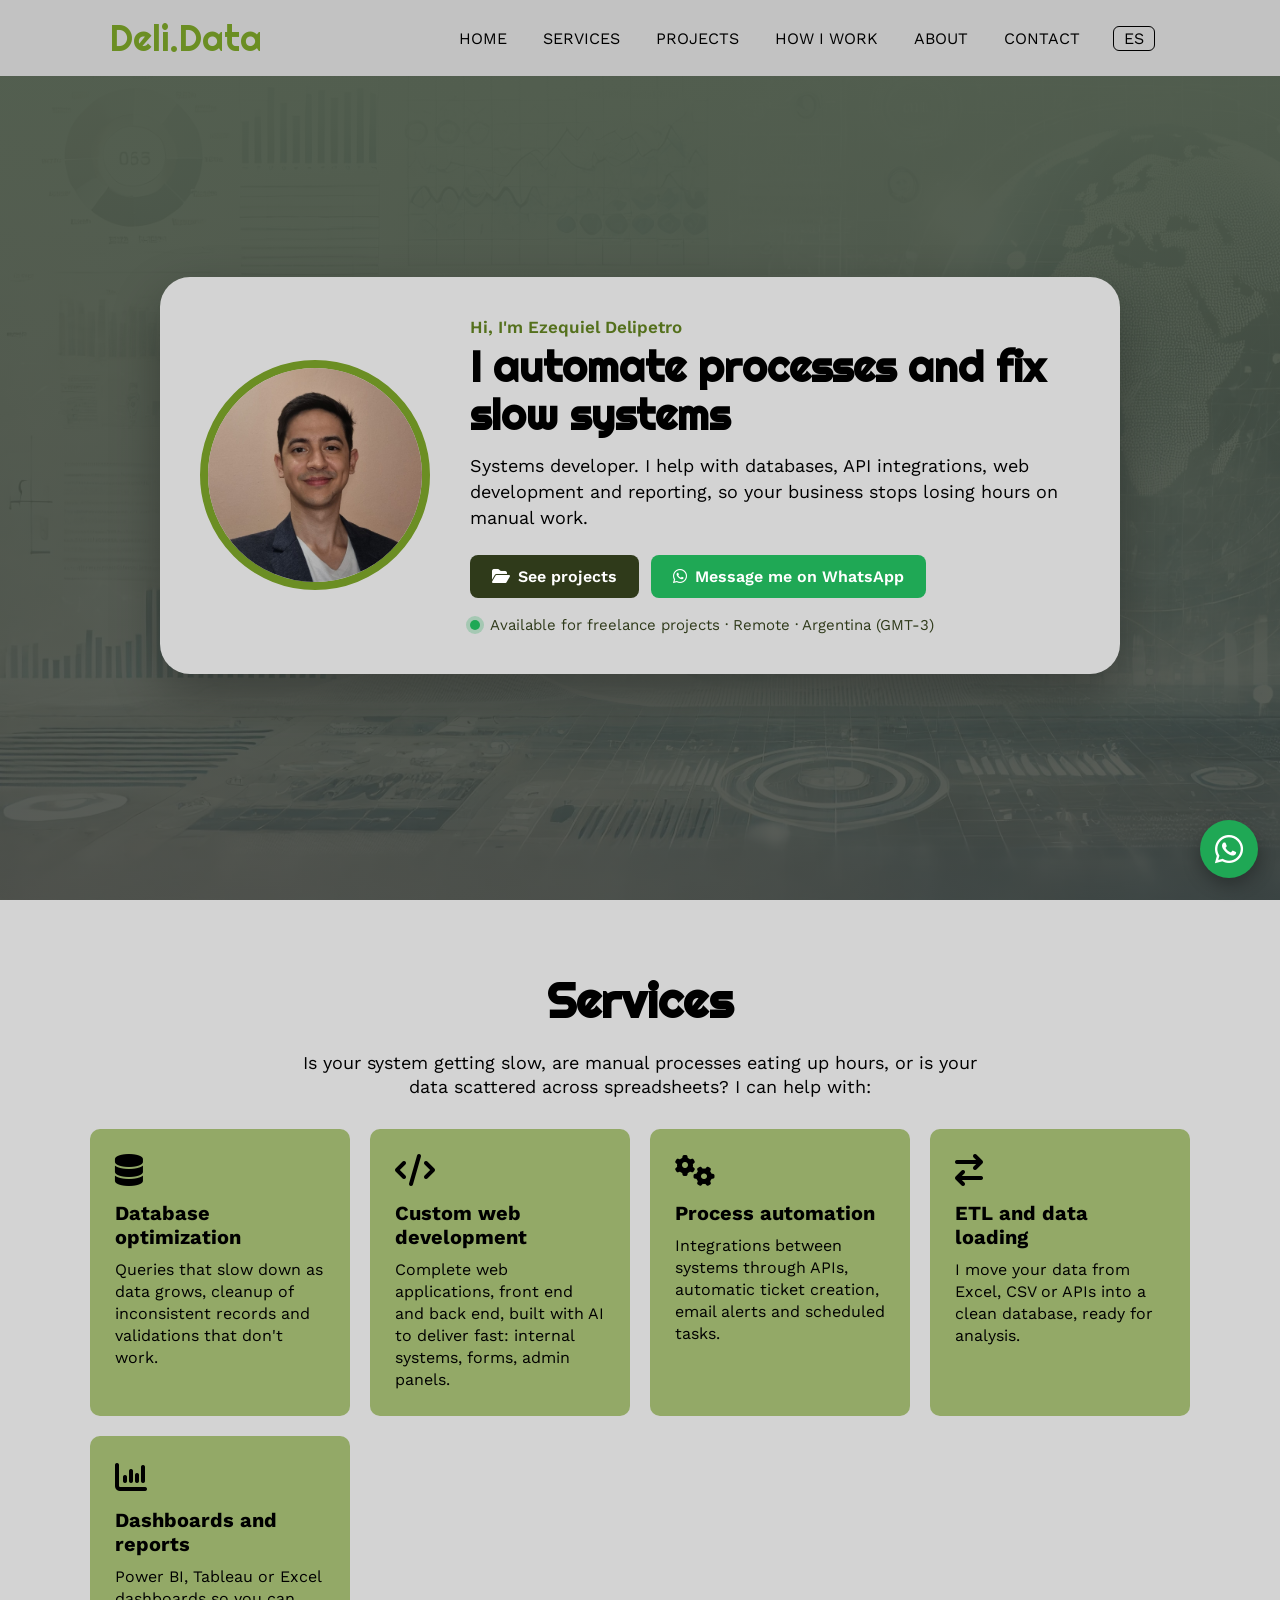
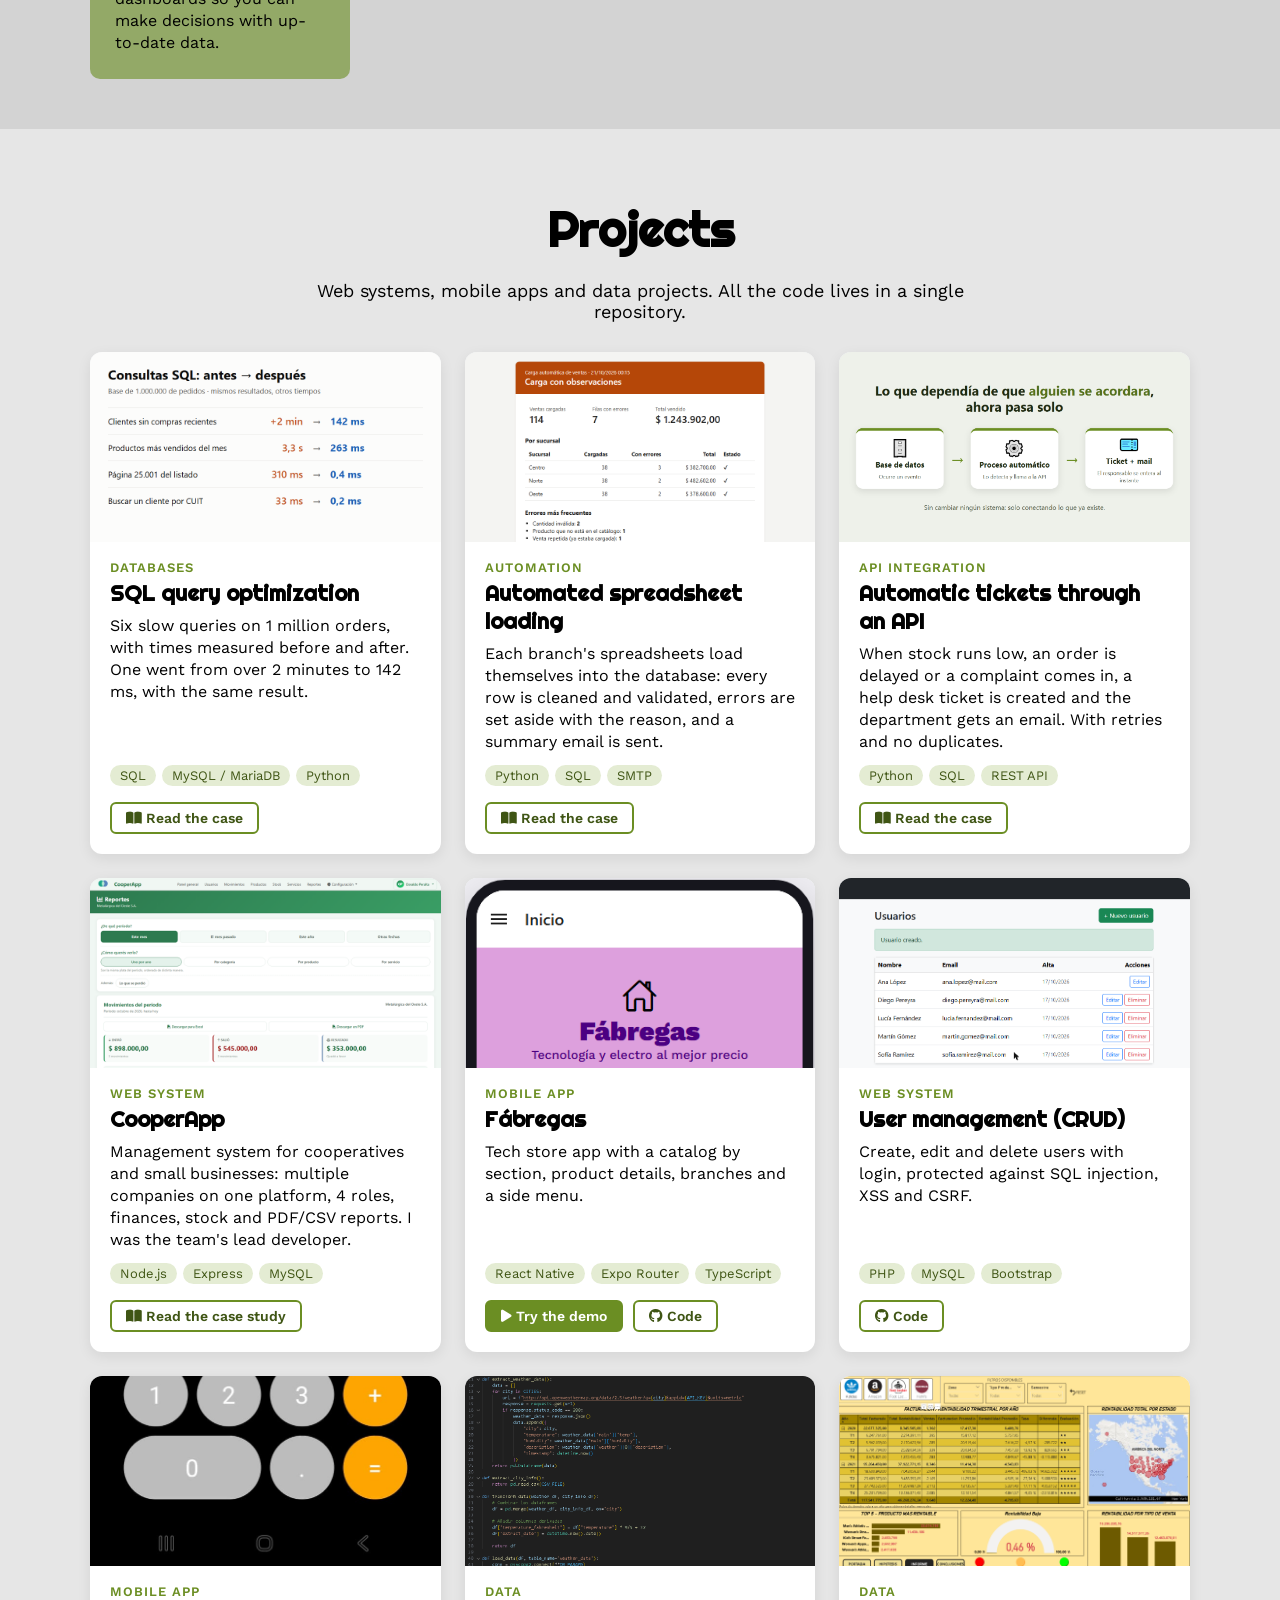
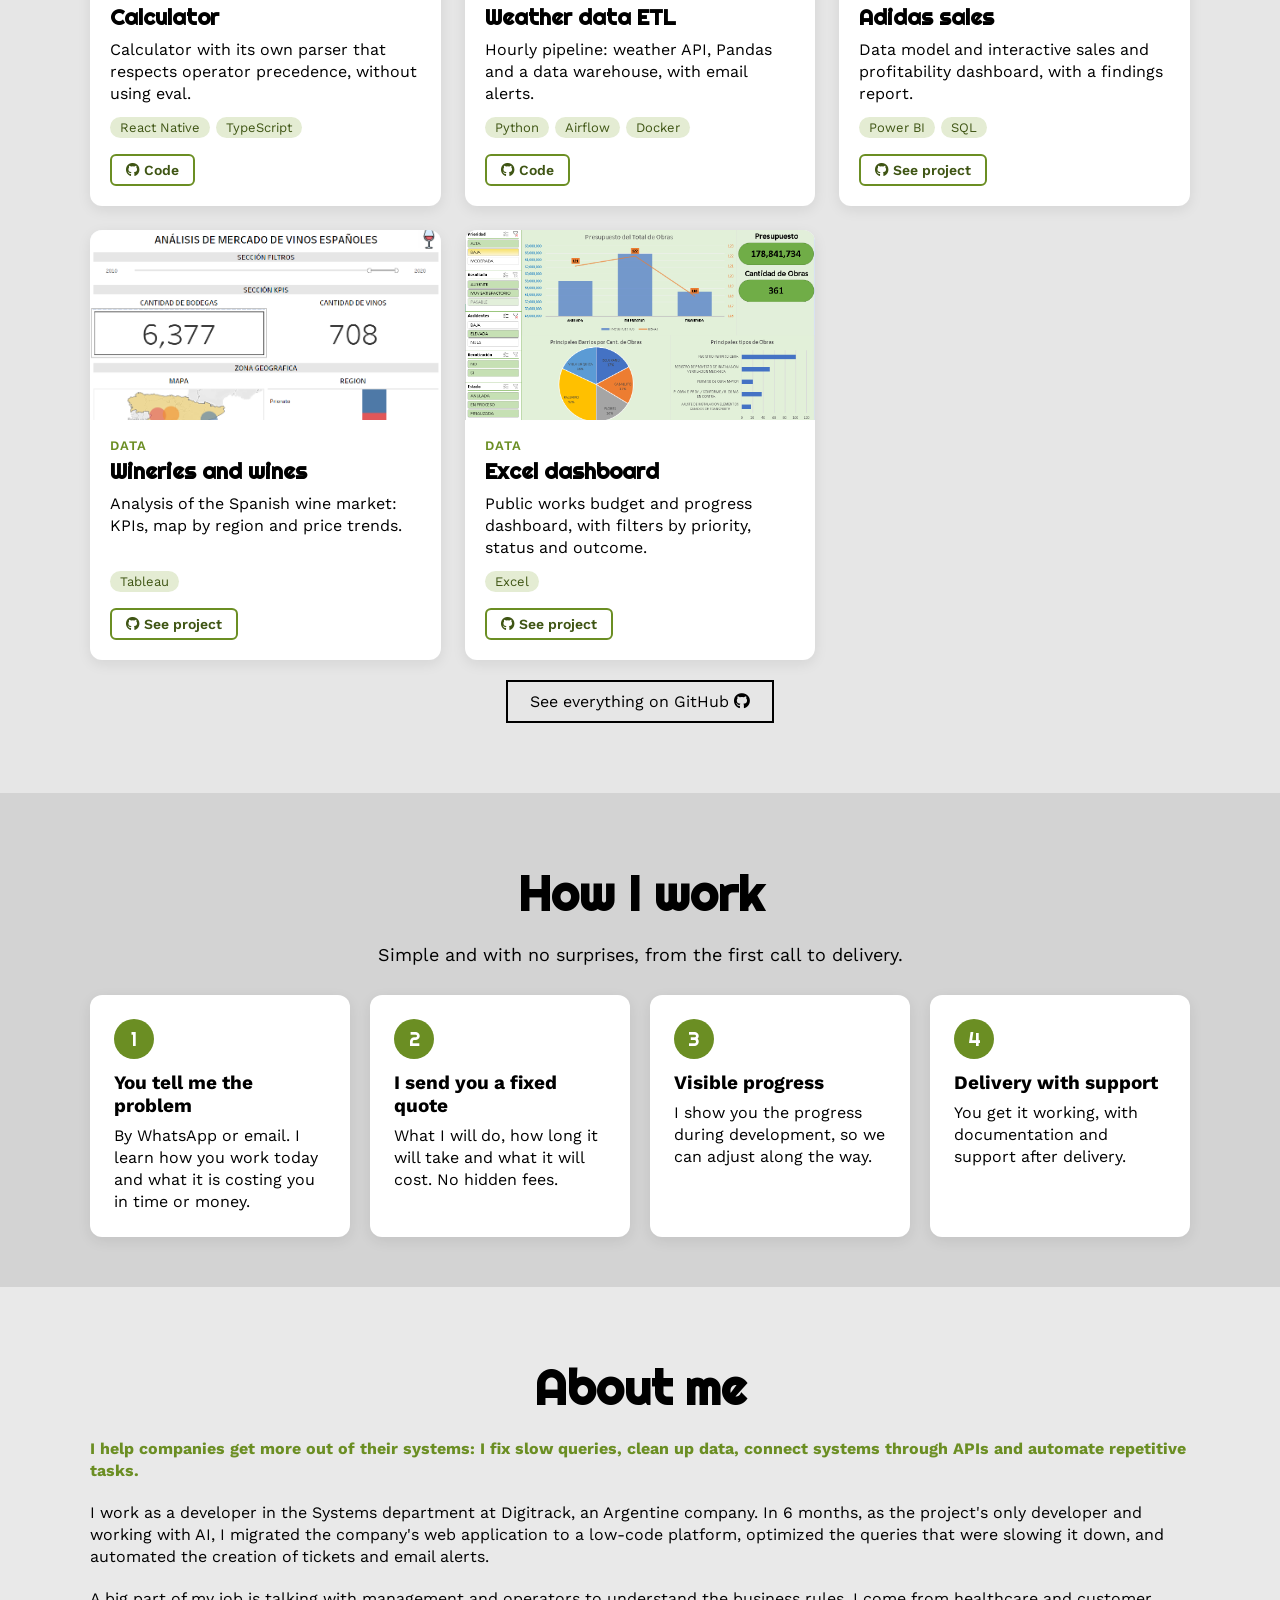
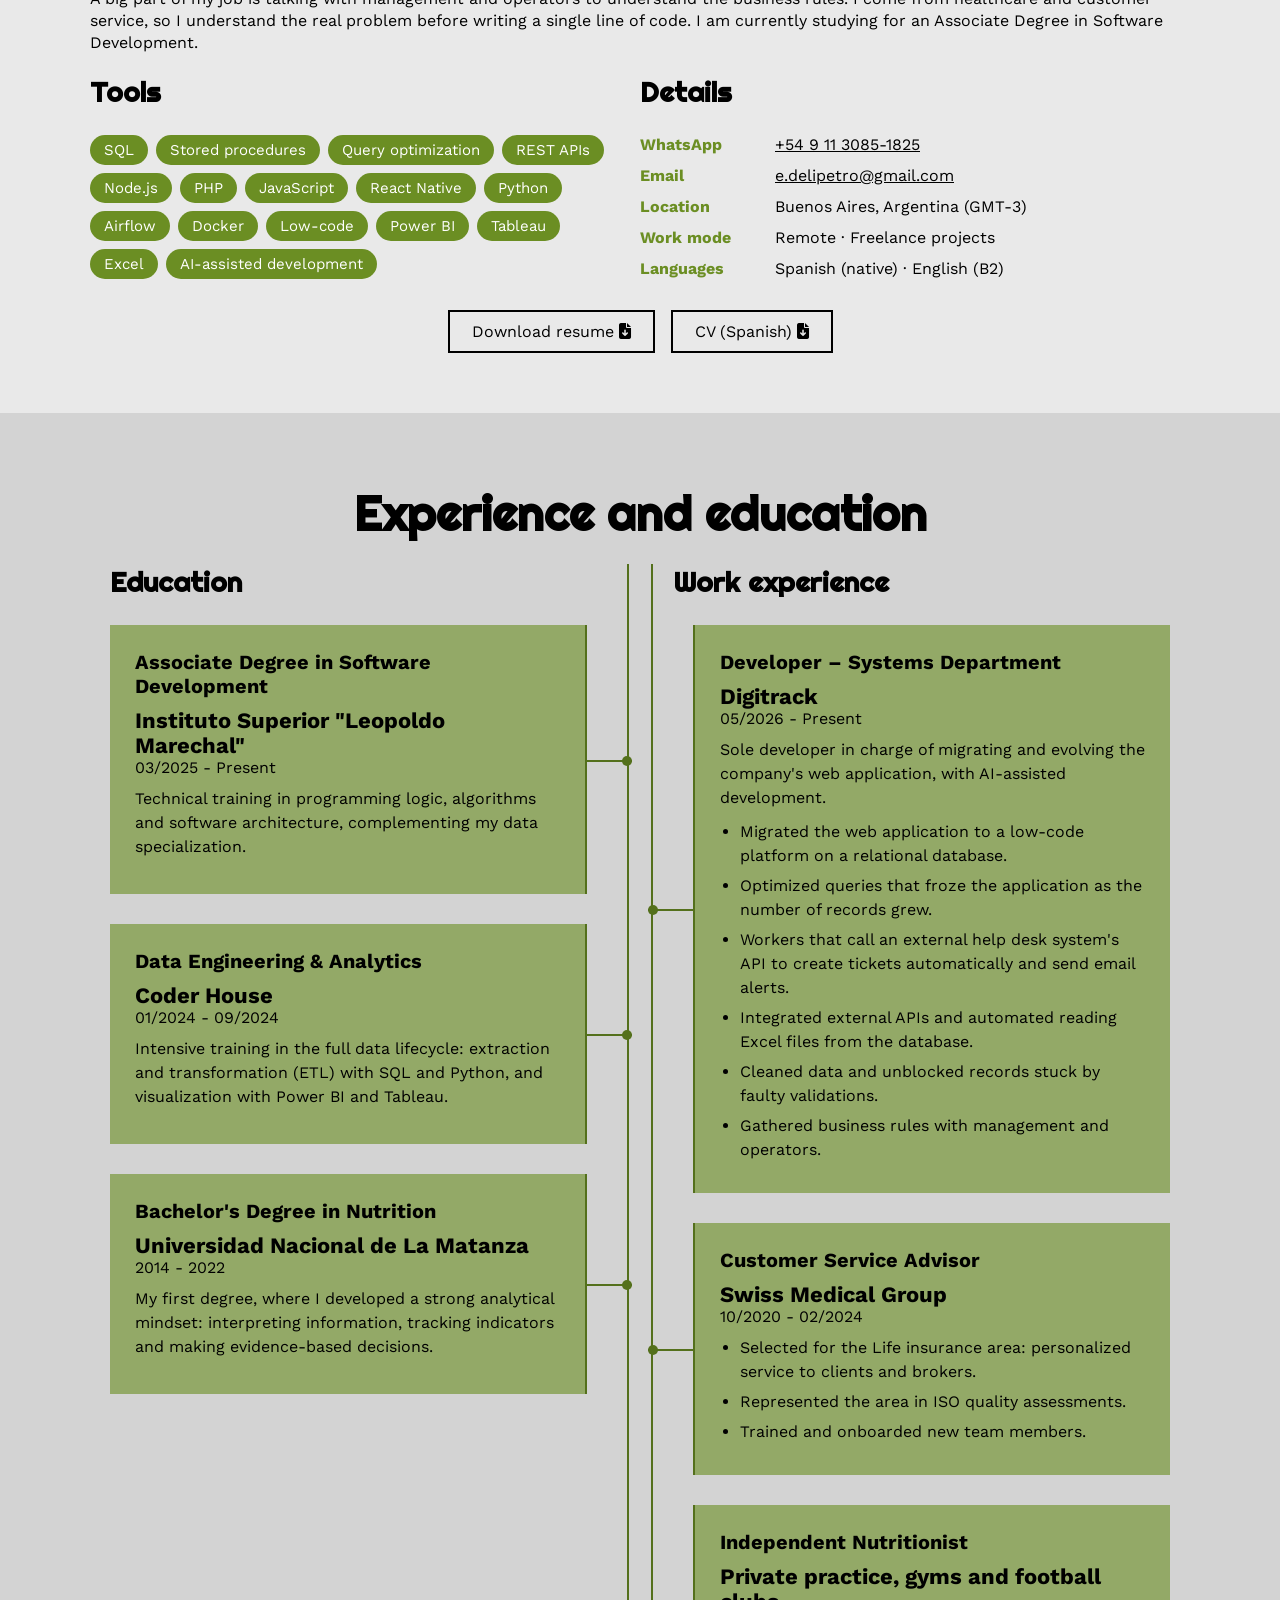
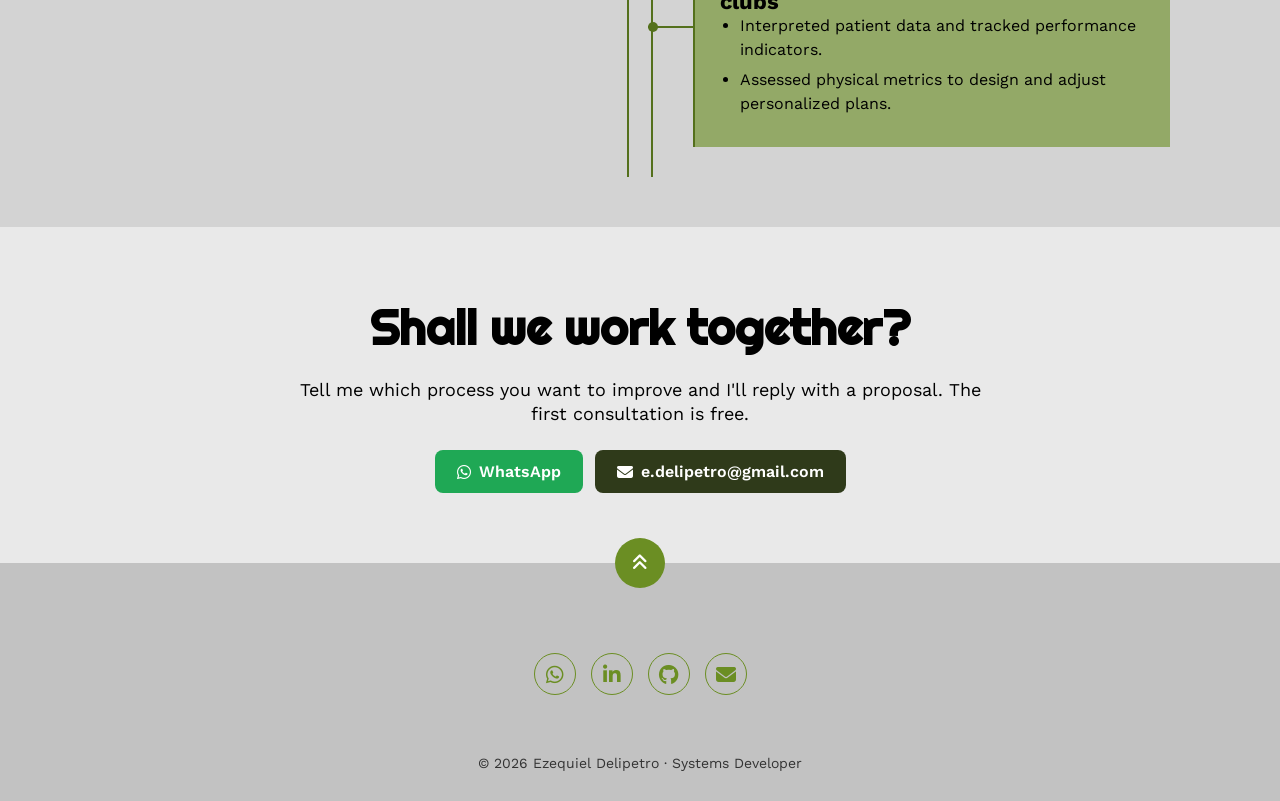
==== commit 1a853507: "Tarjeta del proyecto de tickets automáticos por API (ES y EN) Co-Authored-By: Claude Opus 5.5 <norep" ====
--- a/en.html
+++ b/en.html
@@ -127,6 +127,16 @@
                     </div>
                 </article>
                 <article class="tarjeta-proyecto">
+                    <div class="imagen-proyecto"><img src="fotos/proyectos/tickets-api.png" alt="Database, automated process and ticket with email" loading="lazy"></div>
+                    <div class="cuerpo-proyecto">
+                        <span class="categoria">API integration</span>
+                        <h3>Automatic tickets through an API</h3>
+                        <p>When stock runs low, an order is delayed or a complaint comes in, a help desk ticket is created and the department gets an email. With retries and no duplicates.</p>
+                        <ul class="tecnologias"><li>Python</li><li>SQL</li><li>REST API</li></ul>
+                        <div class="acciones"><a class="btn-proyecto" href="https://github.com/EzeDeli/portfolio/blob/main/automatizacion/tickets-api/README.en.md" target="_blank" rel="noopener"><i class="fa-solid fa-book-open"></i> Read the case</a></div>
+                    </div>
+                </article>
+                <article class="tarjeta-proyecto">
                     <div class="imagen-proyecto"><img src="fotos/proyectos/cooperapp.png" alt="CooperApp" loading="lazy"></div>
                     <div class="cuerpo-proyecto">
                         <span class="categoria">Web system</span>
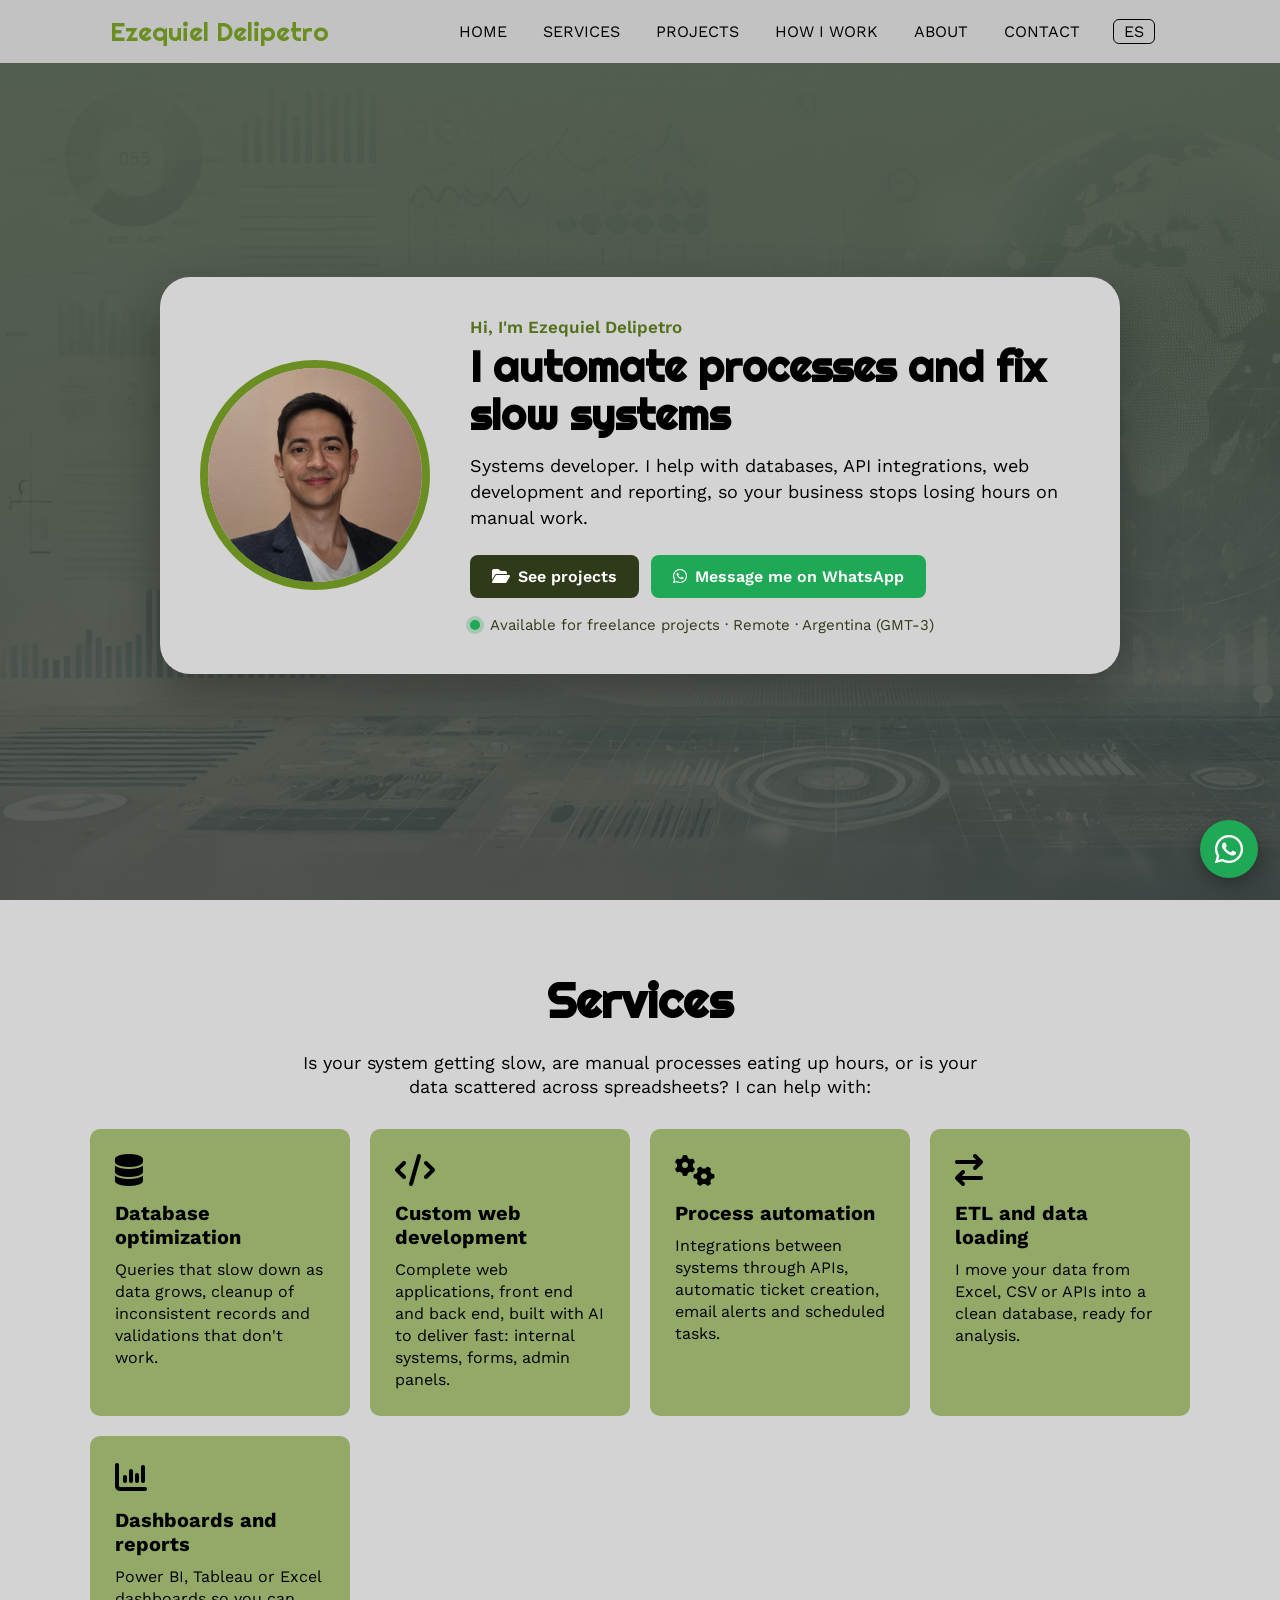
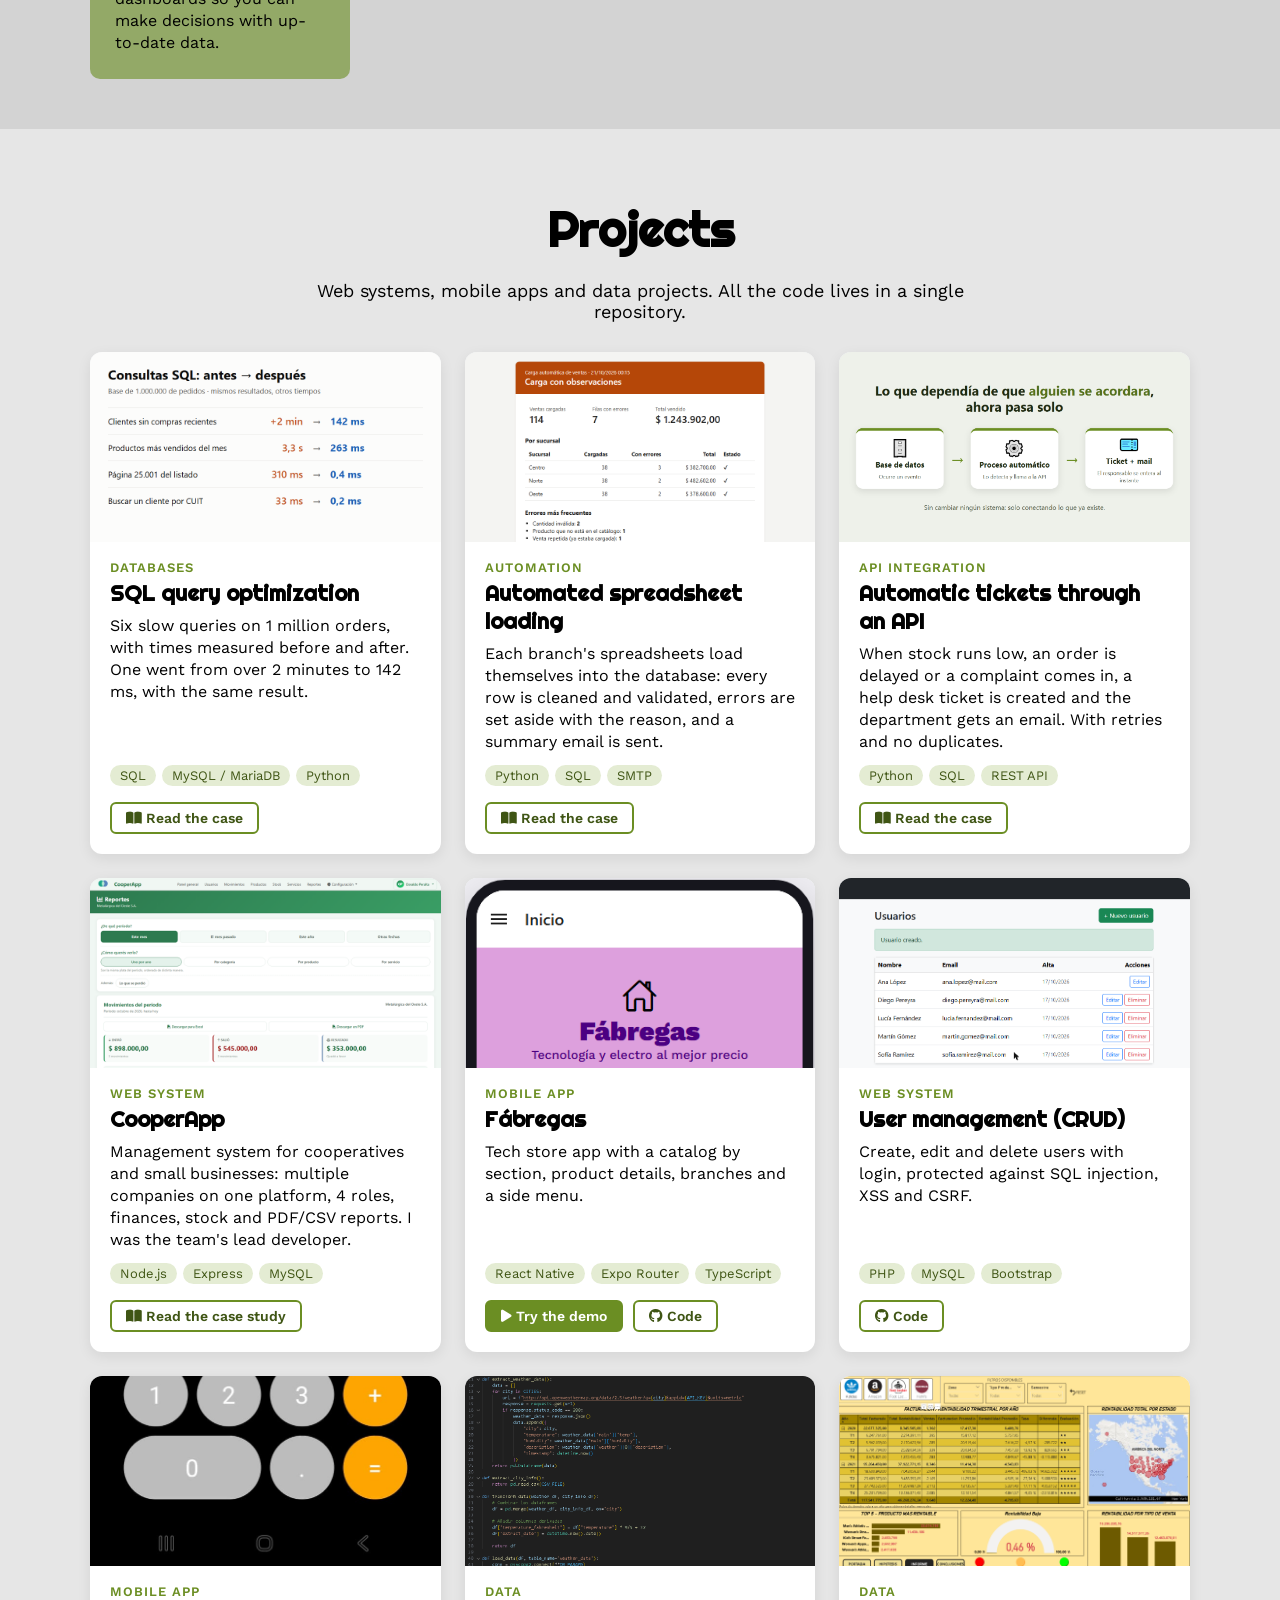
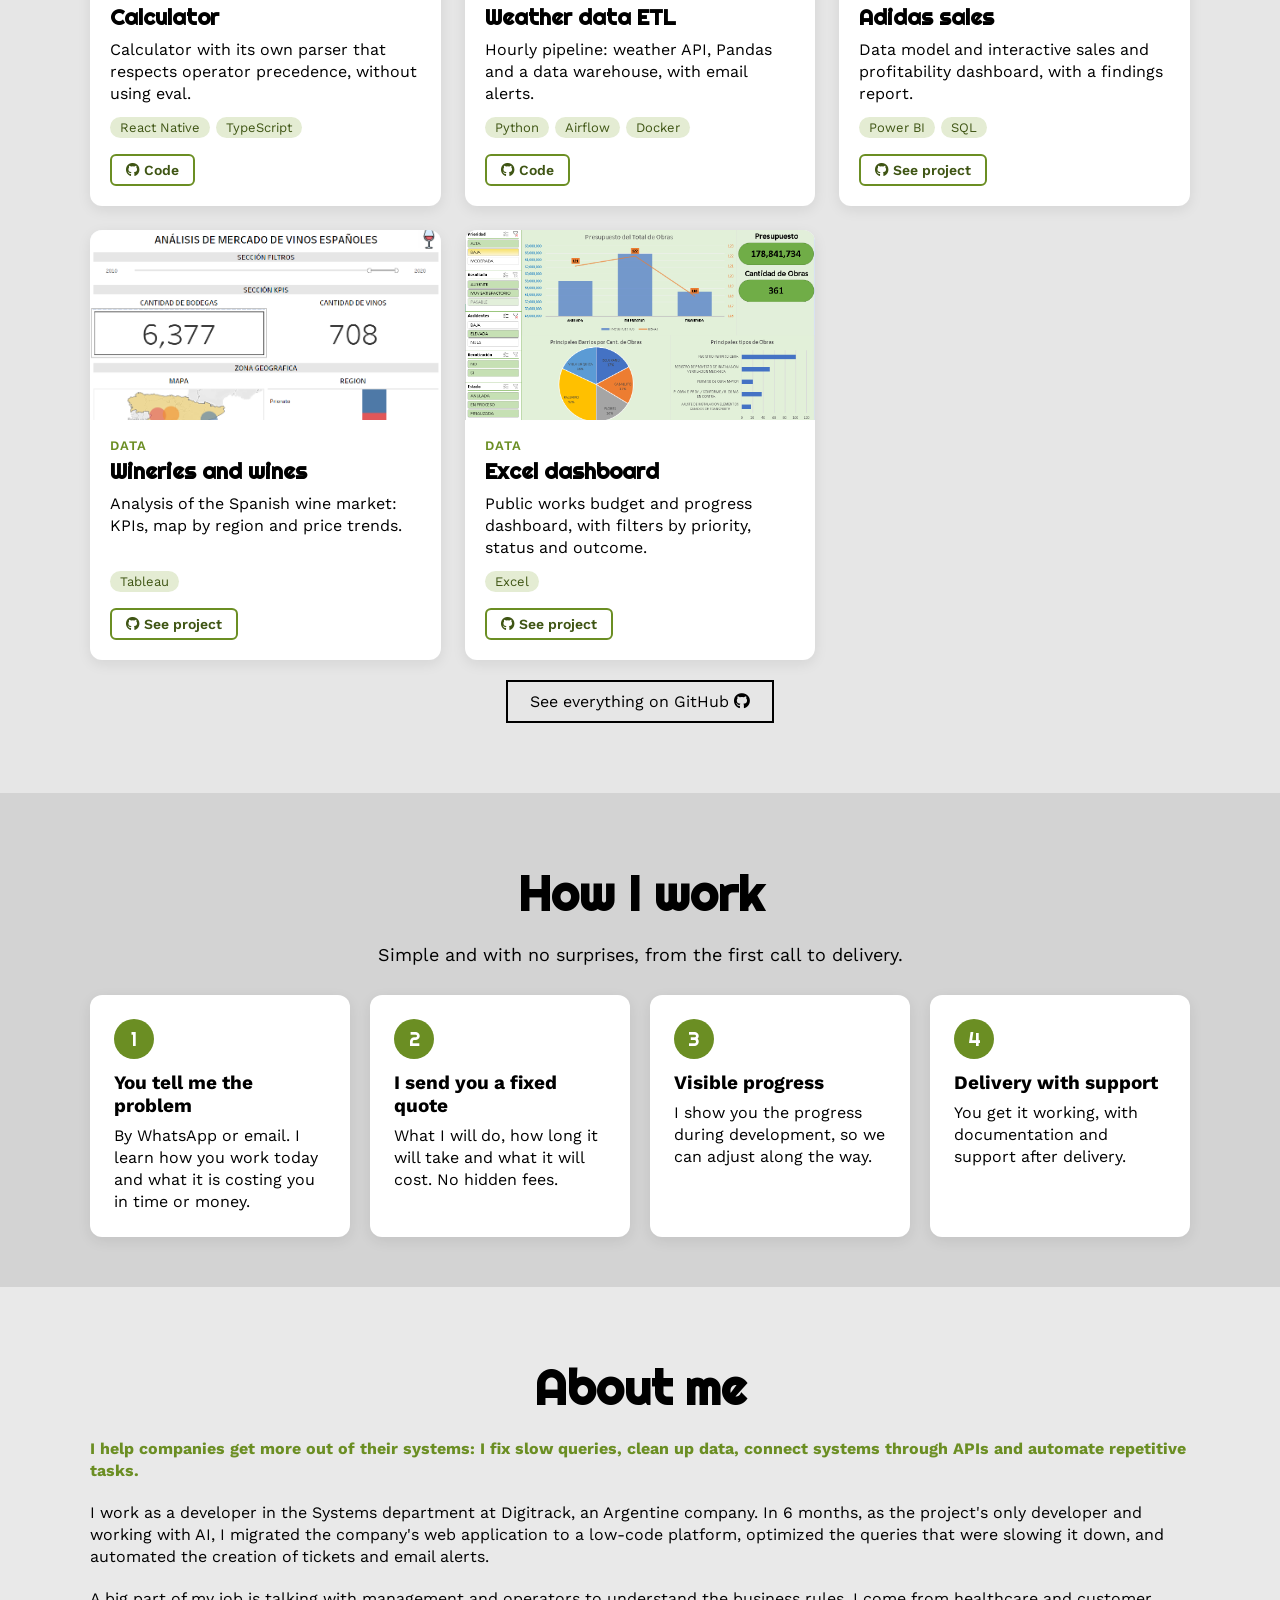
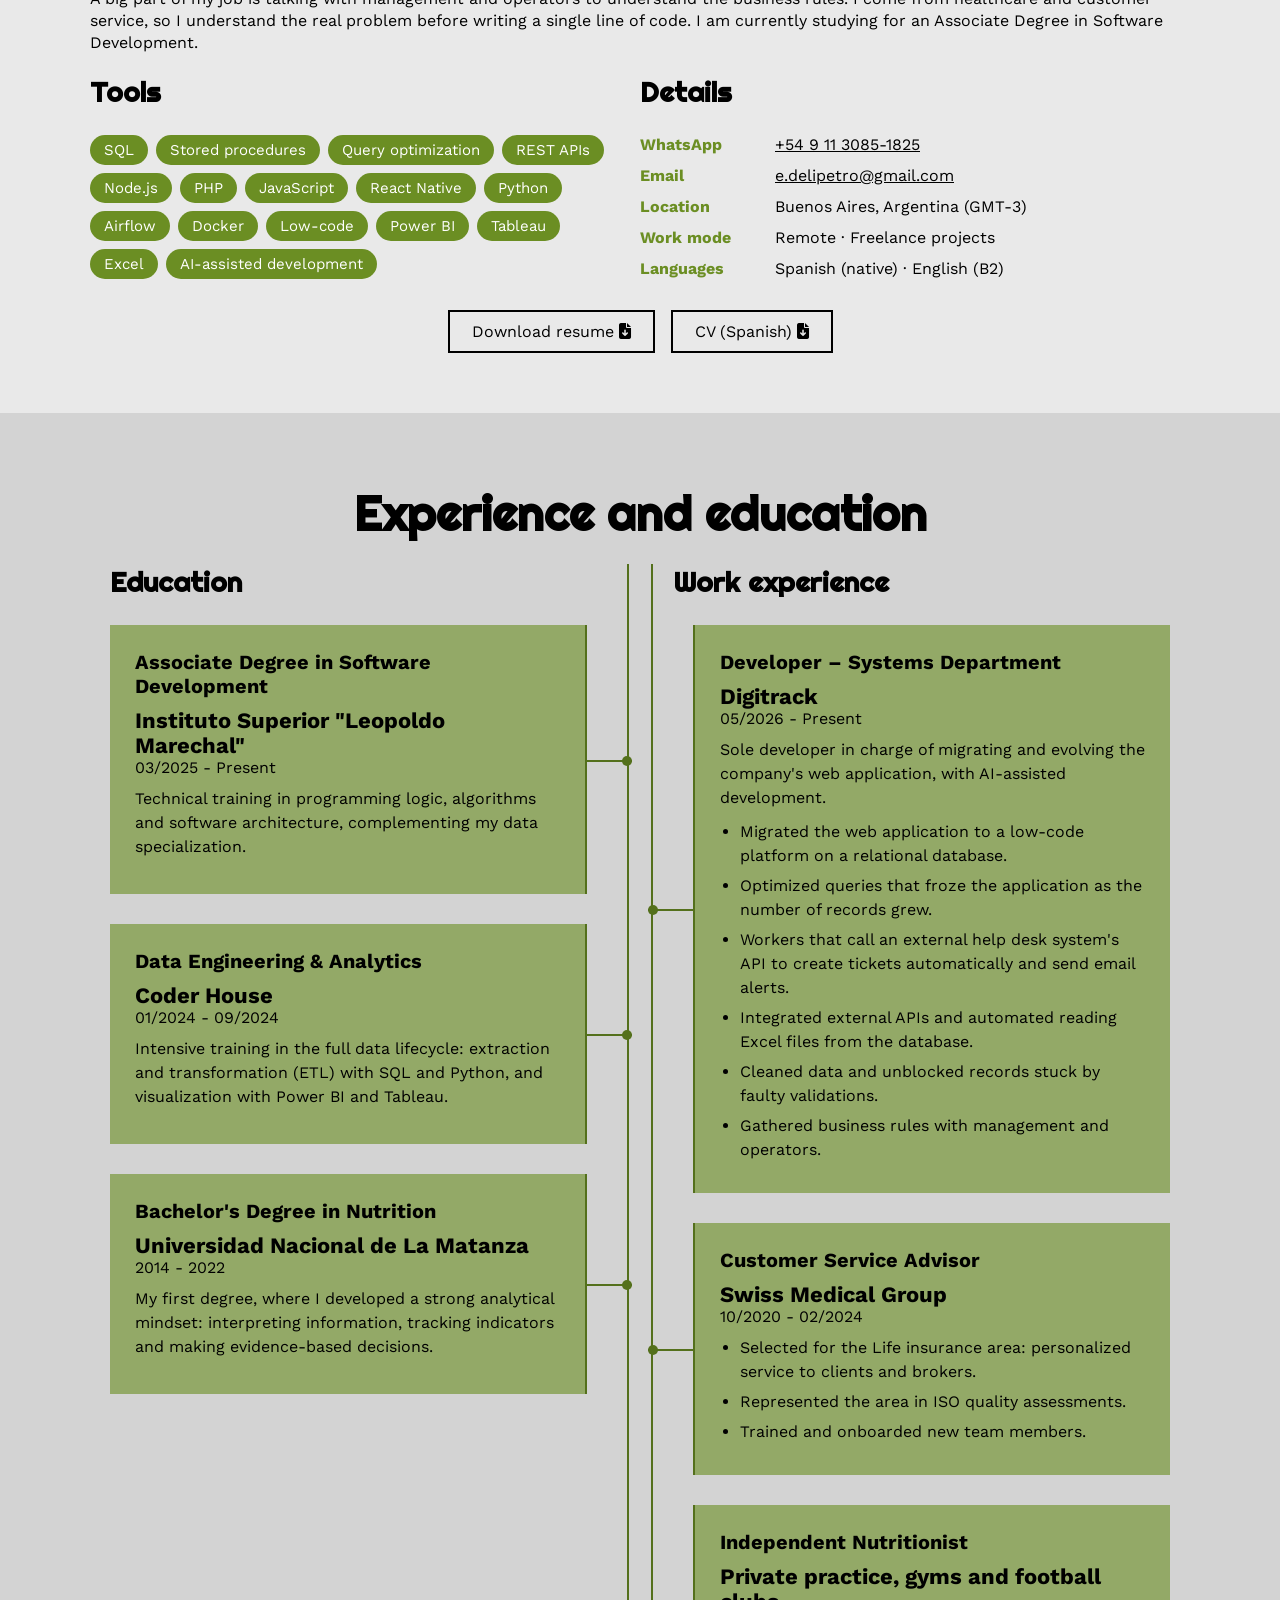
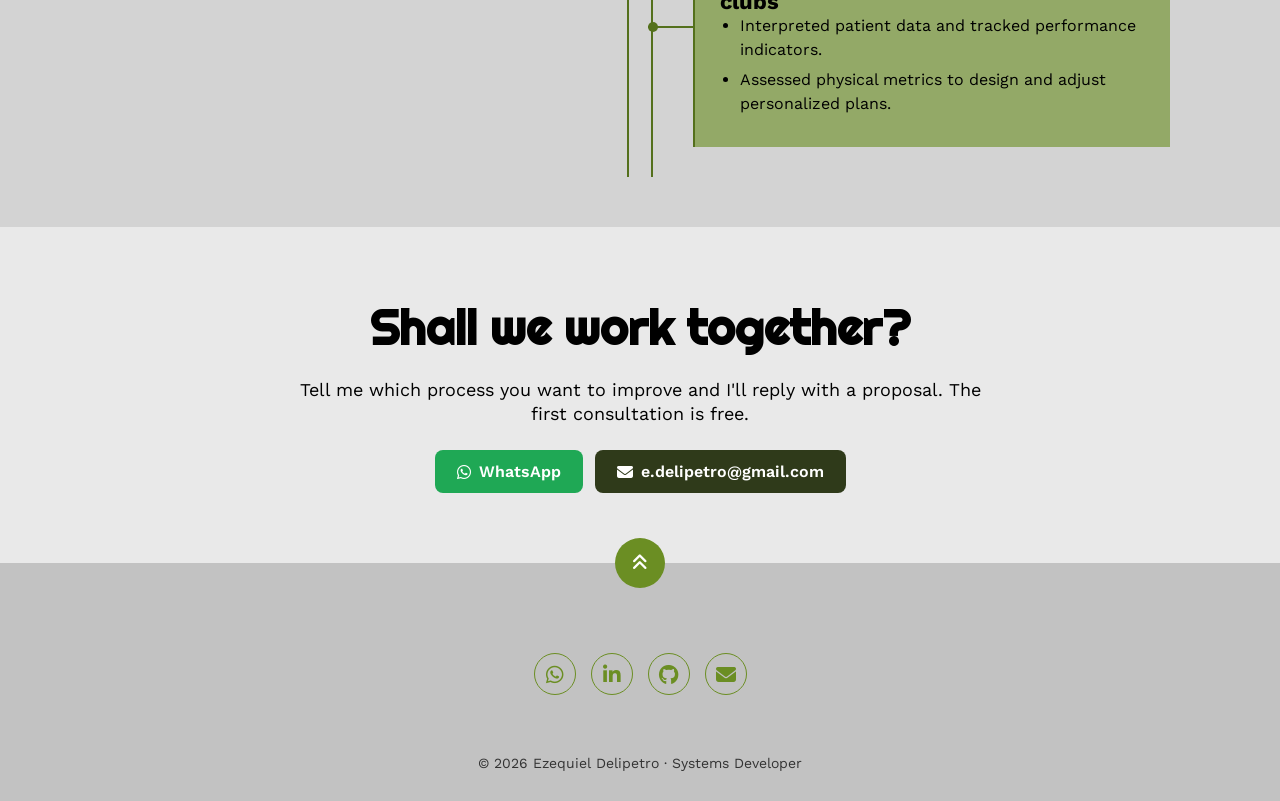
==== commit b545d2d6: "Logo con el nombre completo en lugar de Deli.Data, y menú sin cortes en pantallas medianas Co-Author" ====
--- a/en.html
+++ b/en.html
@@ -27,7 +27,7 @@
     <div class="contenedor-header">
         <header>
             <div class="logo">
-                <a href="#">Deli.Data</a>
+                <a href="#">Ezequiel Delipetro</a>
             </div>
             <nav id="nav">
                 <ul>
--- a/estilo.css
+++ b/estilo.css
@@ -28,7 +28,8 @@
 }
 .contenedor-header header .logo a{
     font-family: 'Righteous';
-    font-size: 36px;
+    font-size: 26px;
+    white-space: nowrap;
     color: #6B8E23;
     text-decoration: none;
 }
@@ -933,3 +934,14 @@
     border-radius: 6px;
     padding: 2px 10px;
 }
+
+/* Menú en pantallas medianas: que ningún ítem se parta en dos líneas */
+.contenedor-header header nav ul li a{
+    white-space: nowrap;
+}
+@media screen and (max-width:1150px) and (min-width:981px){
+    .contenedor-header header nav ul li a{
+        margin: 0 7px;
+        font-size: 14px;
+    }
+}
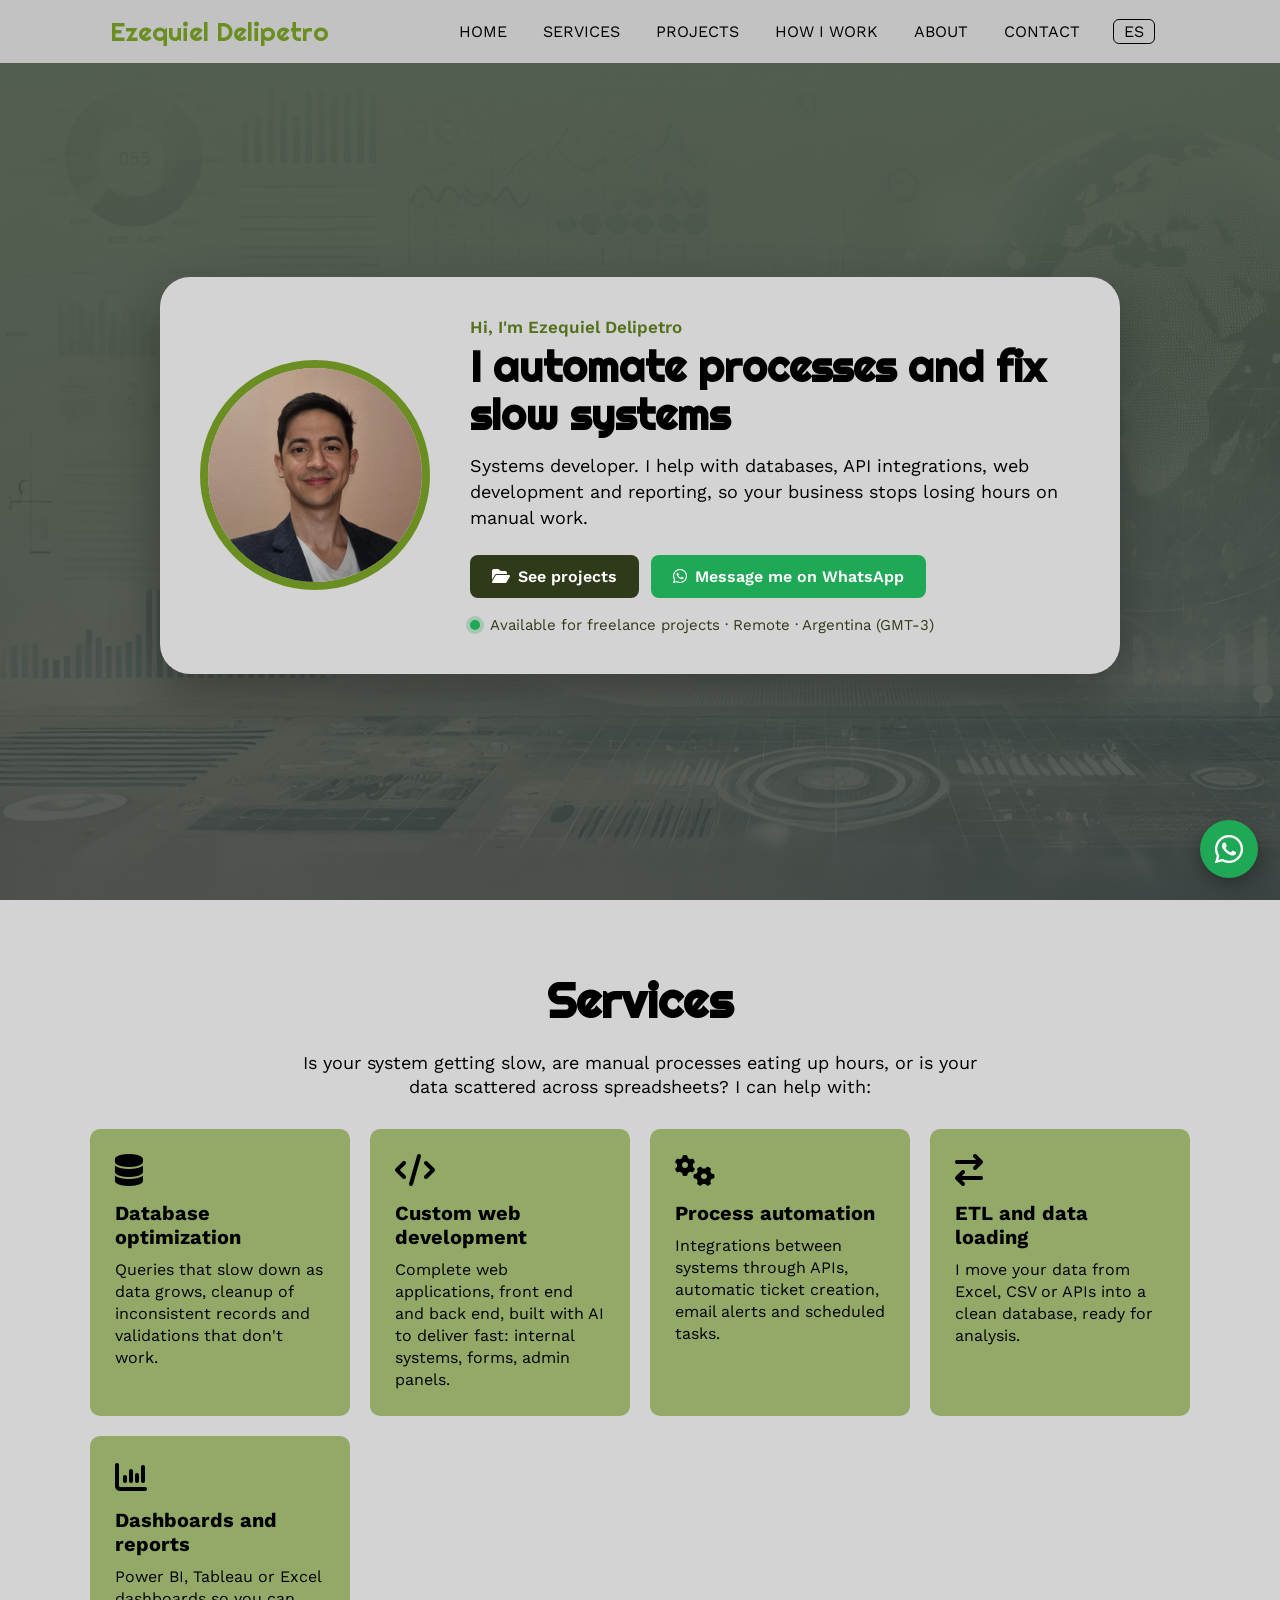
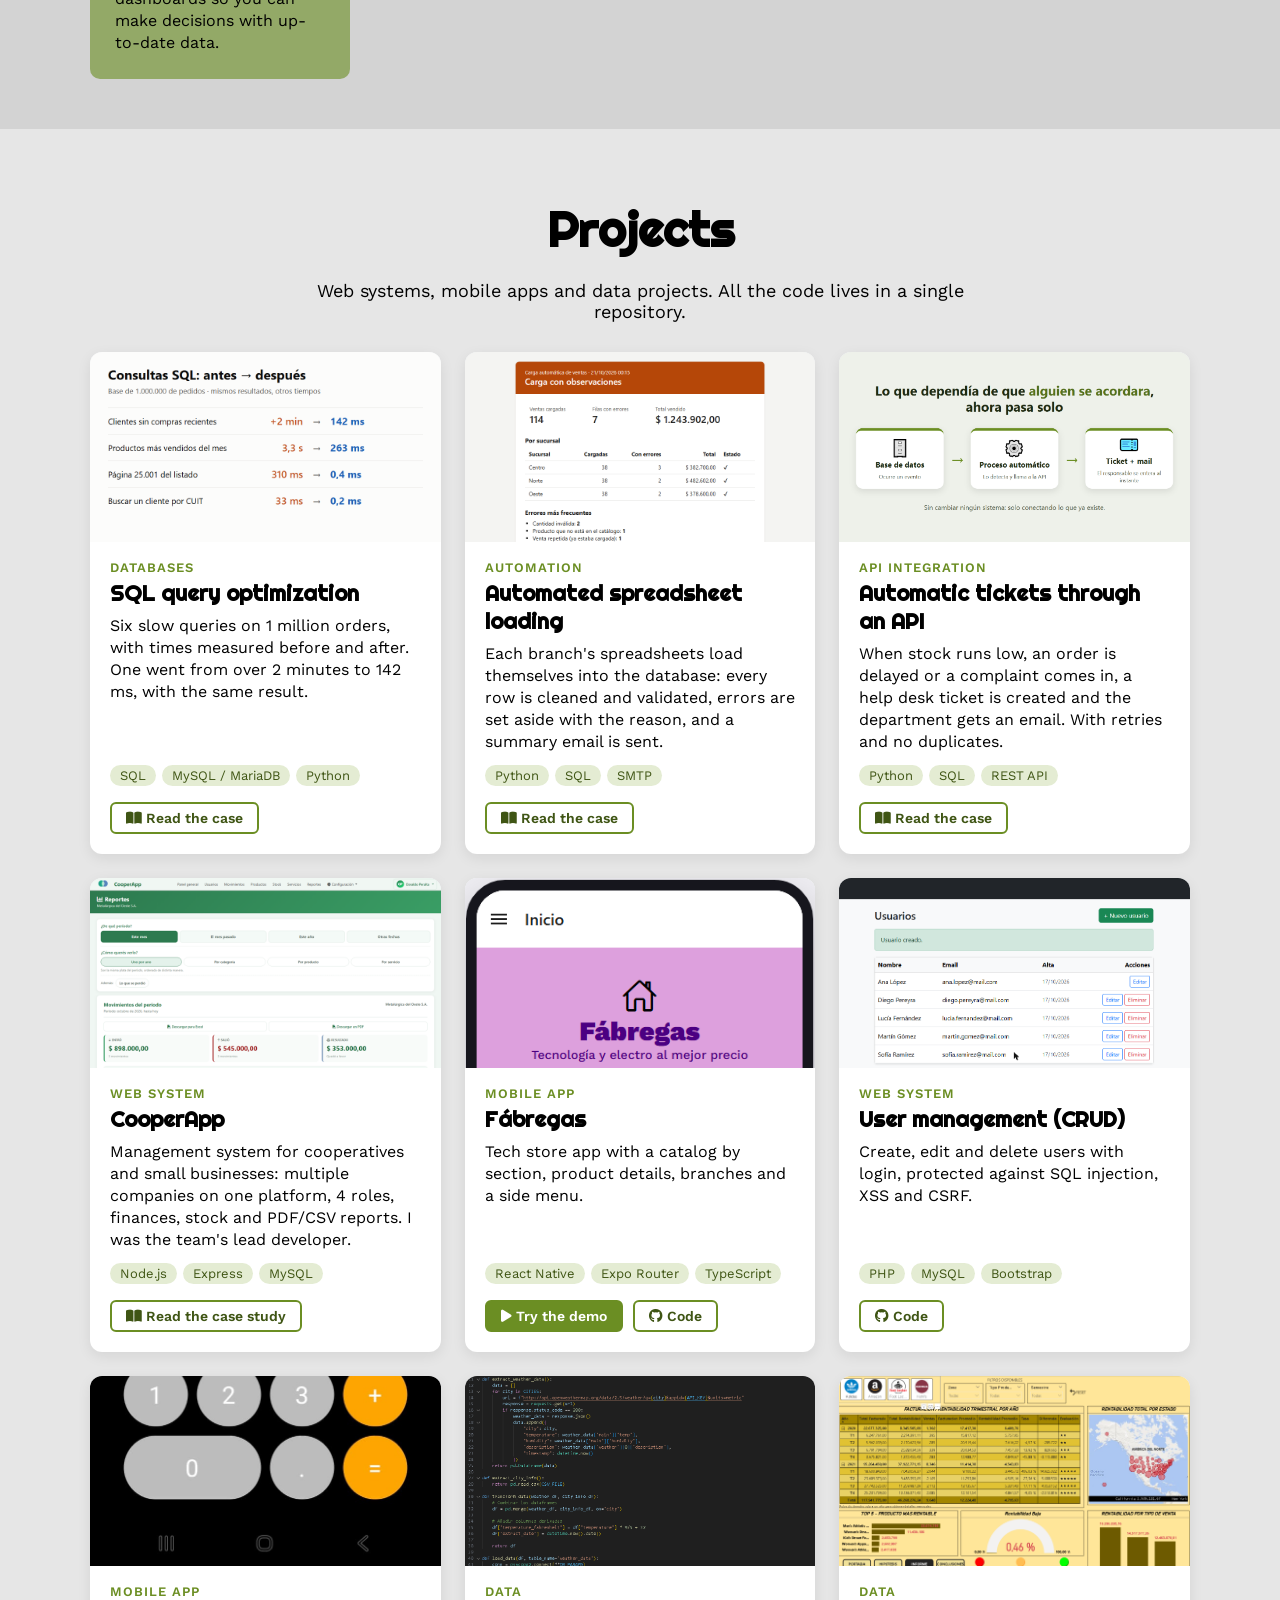
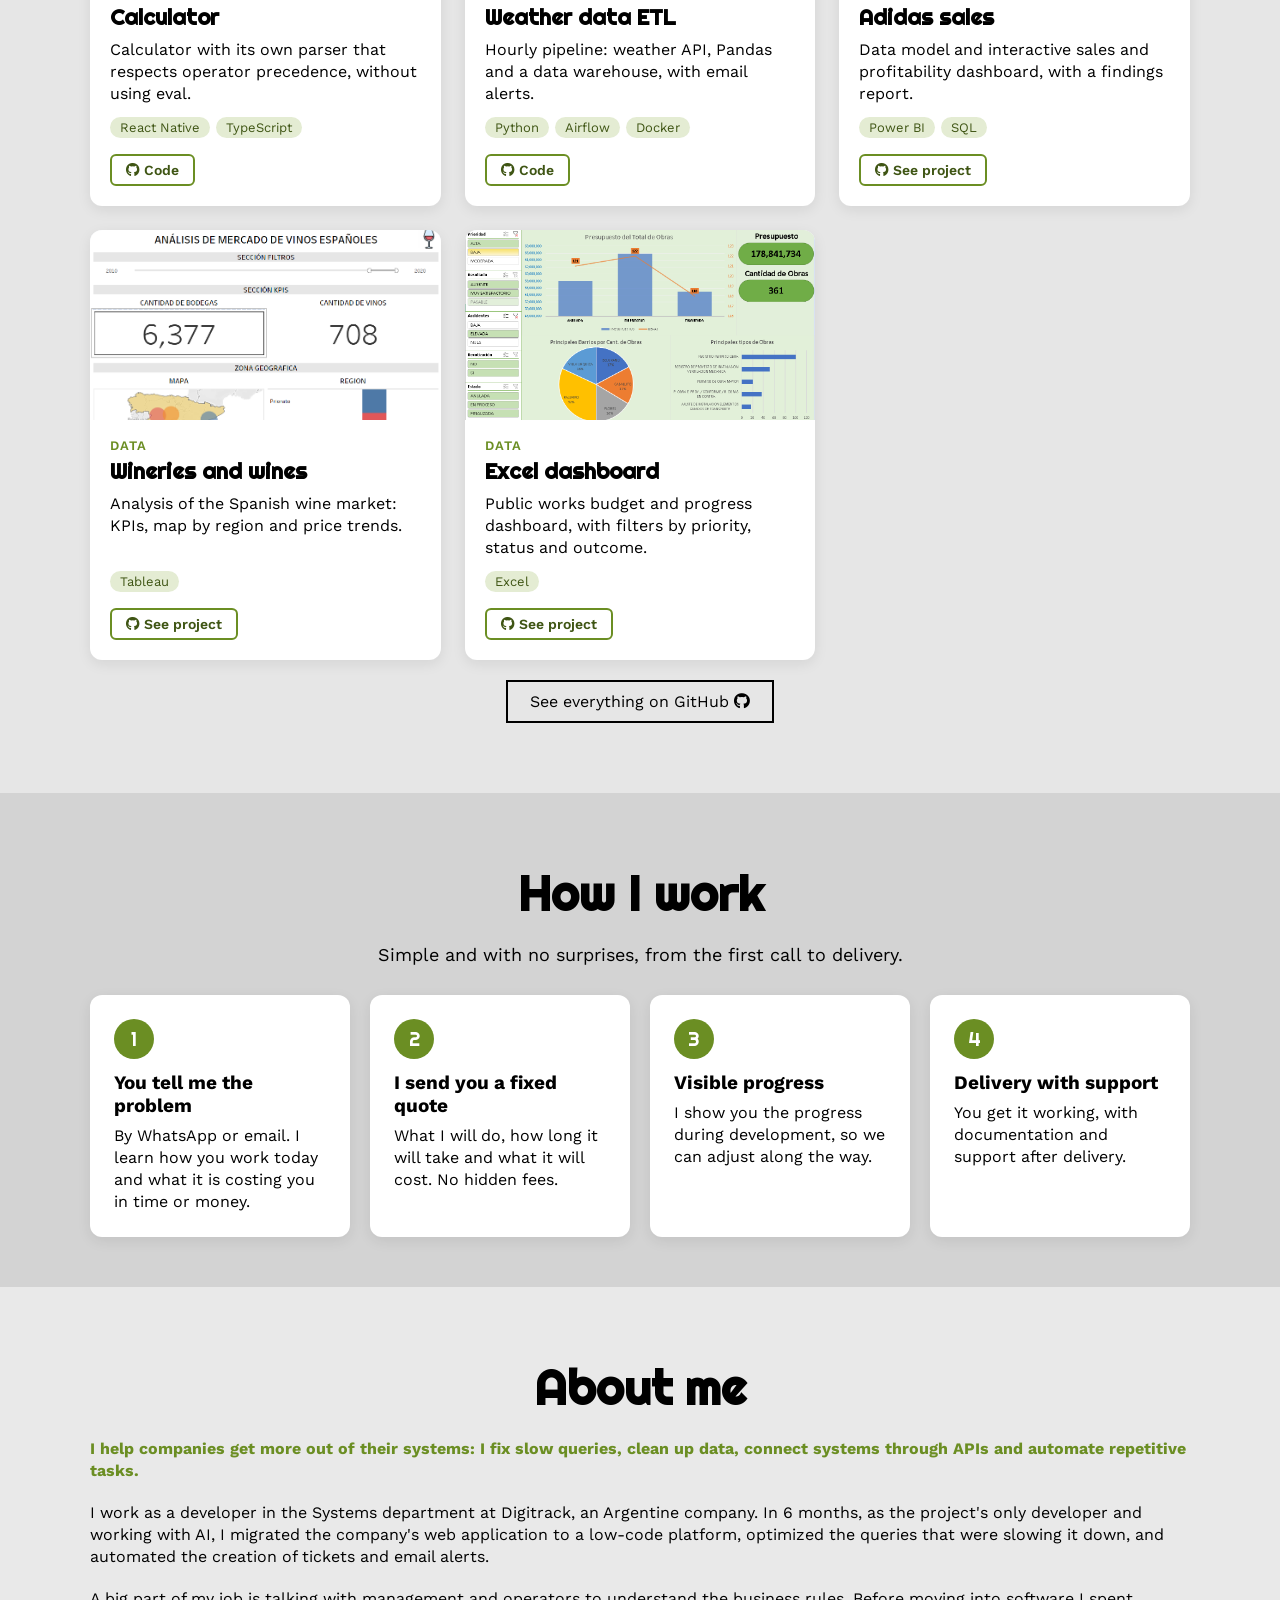
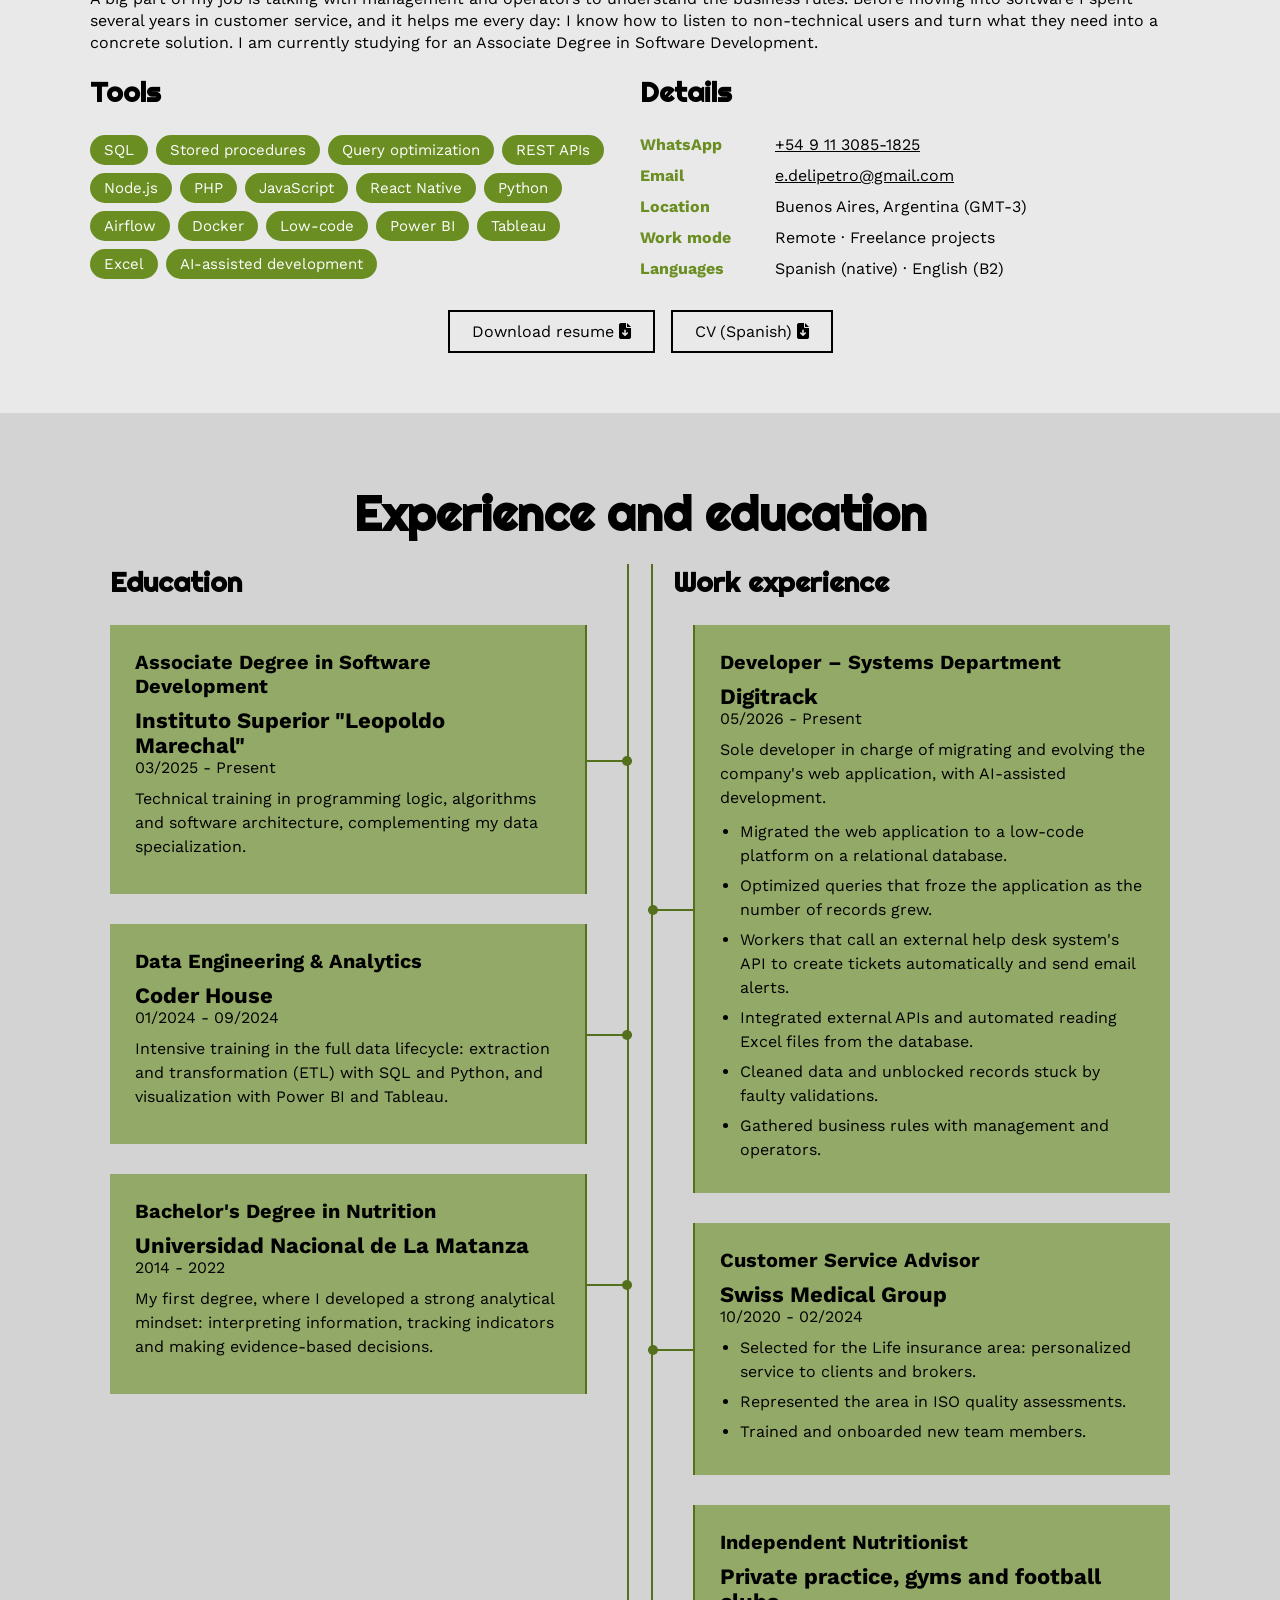
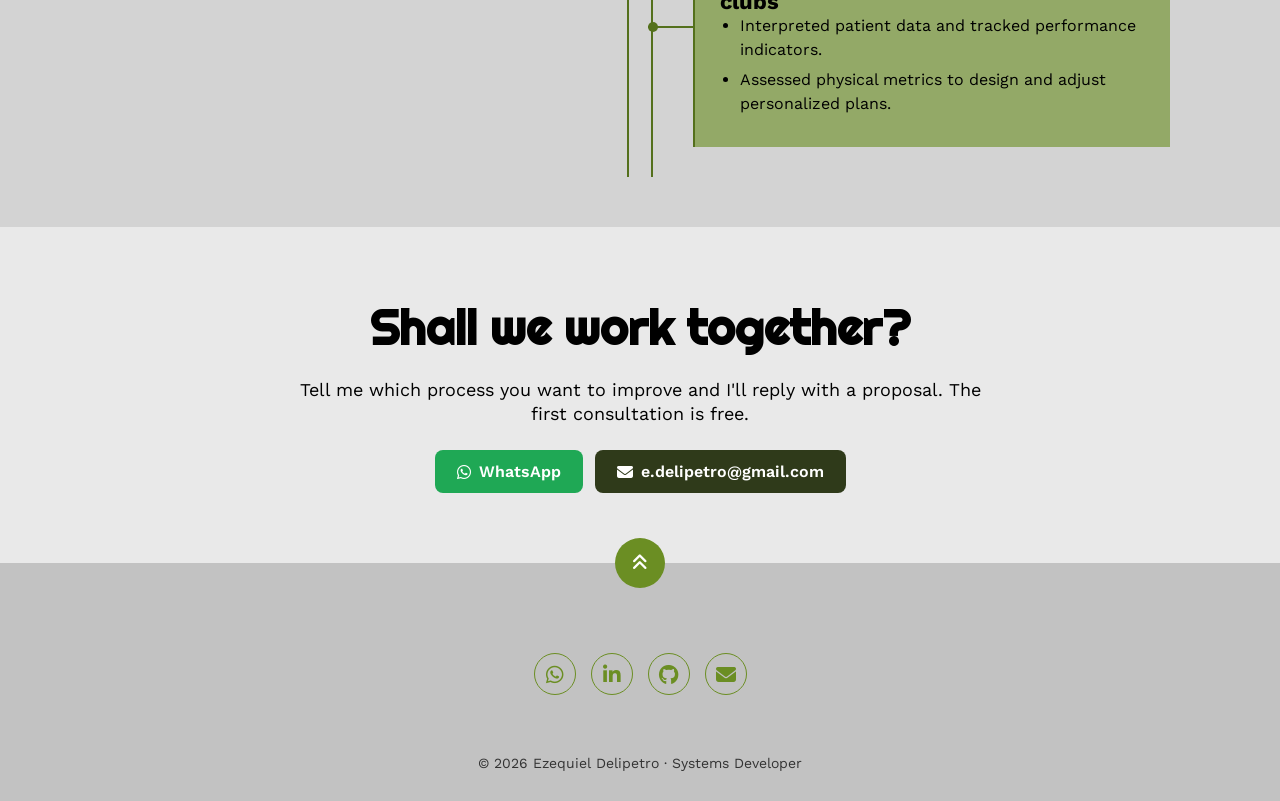
==== commit 67b47ac5: "Sobre mí: párrafo nuevo sobre la experiencia en atención al cliente (ES y EN) Co-Authored-By: Claude" ====
--- a/en.html
+++ b/en.html
@@ -262,7 +262,7 @@
             <h2>About me</h2>
             <p><span>I help companies get more out of their systems: I fix slow queries, clean up data, connect systems through APIs and automate repetitive tasks.</span></p>
             <p>I work as a developer in the Systems department at Digitrack, an Argentine company. In 6 months, as the project's only developer and working with AI, I migrated the company's web application to a low-code platform, optimized the queries that were slowing it down, and automated the creation of tickets and email alerts.</p>
-            <p>A big part of my job is talking with management and operators to understand the business rules. I come from healthcare and customer service, so I understand the real problem before writing a single line of code. I am currently studying for an Associate Degree in Software Development.</p>
+            <p>A big part of my job is talking with management and operators to understand the business rules. Before moving into software I spent several years in customer service, and it helps me every day: I know how to listen to non-technical users and turn what they need into a concrete solution. I am currently studying for an Associate Degree in Software Development.</p>
 
             <div class="fila">
                 <div class="col">
